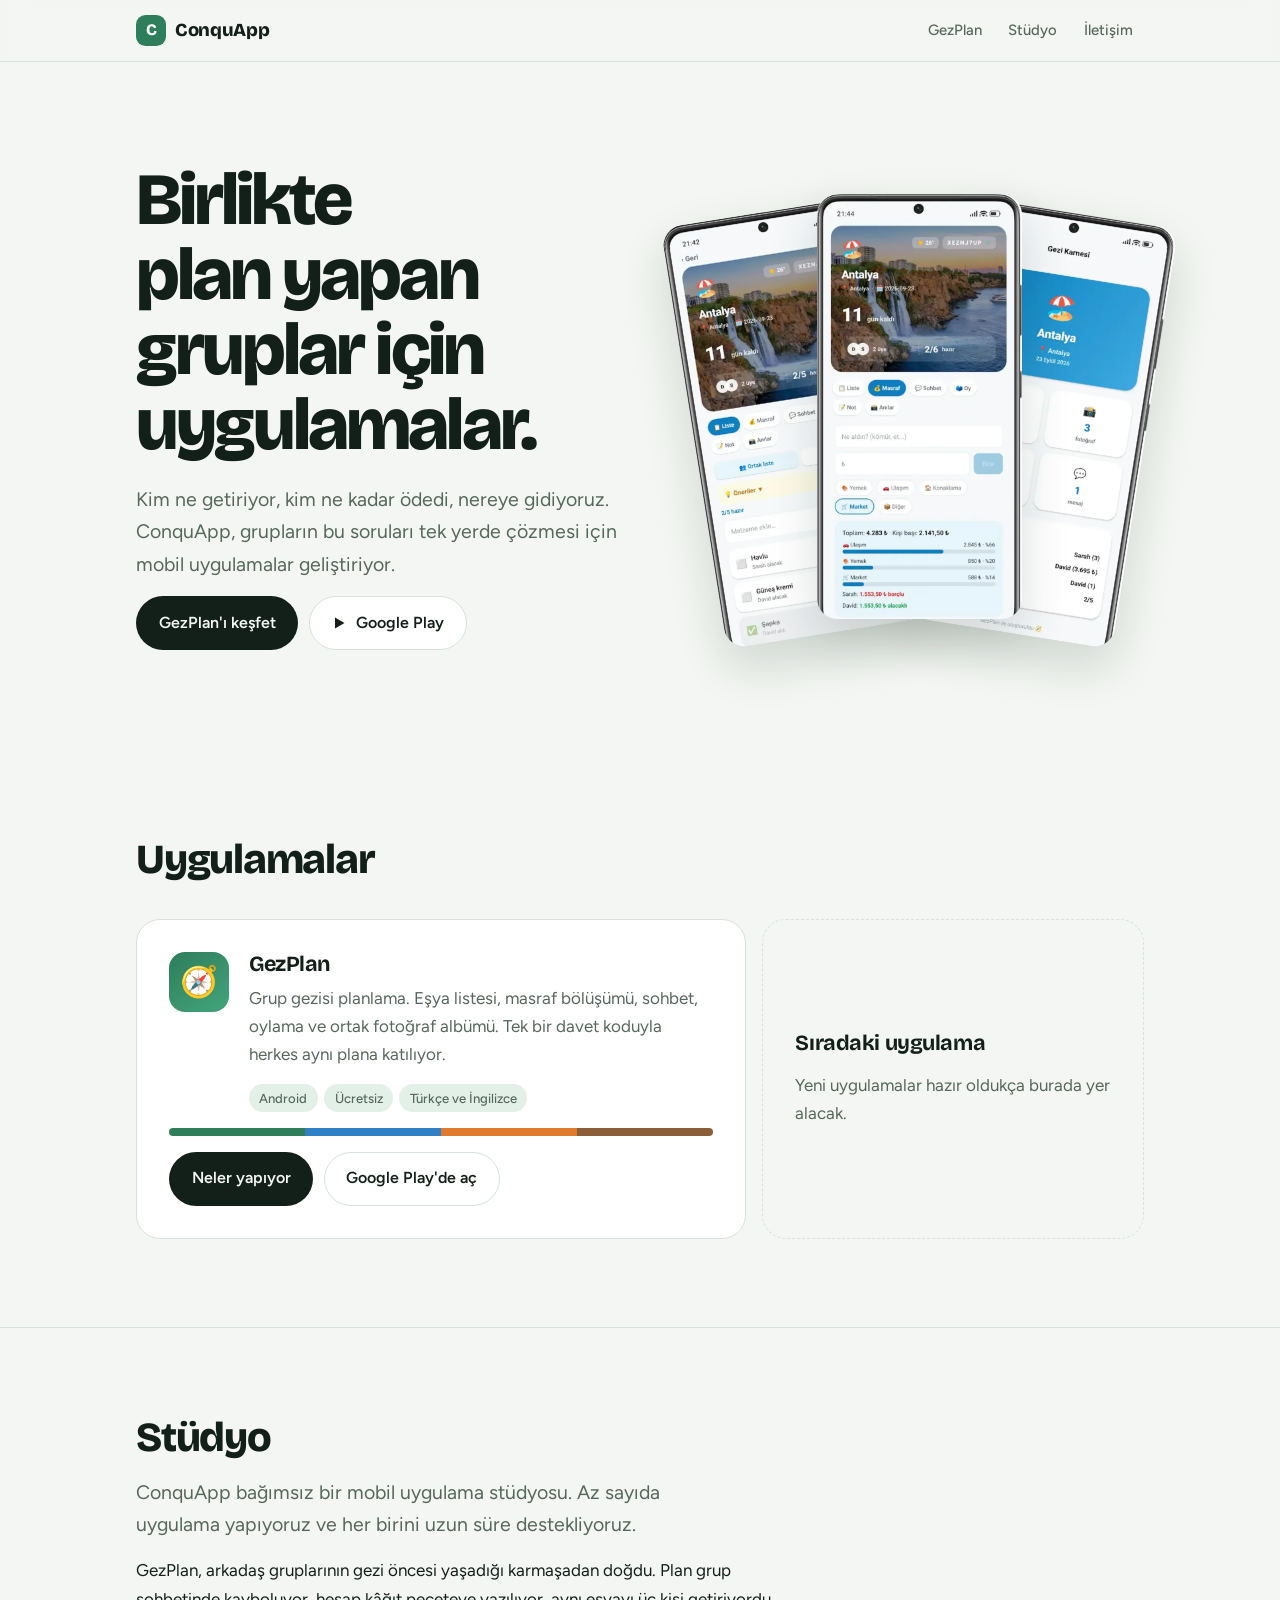
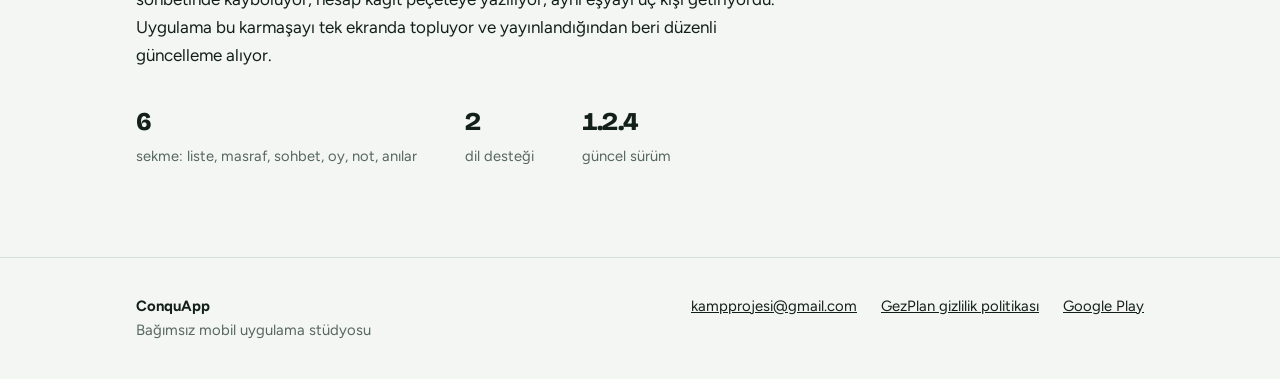
==== index.html @ c11e2da1 "Add files via upload" ====
<!DOCTYPE html>
<html lang="tr">
<head>
<meta charset="utf-8">
<meta name="viewport" content="width=device-width, initial-scale=1, viewport-fit=cover">
<title>ConquApp</title>
<meta name="description" content="ConquApp, birlikte bir şey organize eden gruplar için mobil uygulamalar geliştiriyor. İlk uygulaması GezPlan, Google Play'de ücretsiz.">
<meta property="og:title" content="ConquApp">
<meta property="og:description" content="Birlikte plan yapan gruplar için mobil uygulamalar. İlk uygulamamız GezPlan.">
<meta property="og:type" content="website">
<link rel="preconnect" href="https://fonts.googleapis.com">
<link rel="preconnect" href="https://fonts.gstatic.com" crossorigin>
<link href="https://fonts.googleapis.com/css2?family=Bricolage+Grotesque:opsz,wght@12..96,700;12..96,800&family=Figtree:wght@400;500;600;700&display=swap" rel="stylesheet">
<link rel="stylesheet" href="style.css">
</head>
<body>

<header class="topbar">
  <div class="wrap">
    <a class="mark" href="index.html"><span class="mark-glyph" aria-hidden="true">C</span>ConquApp</a>
    <nav class="topnav" aria-label="Site">
      <a href="gezplan.html">GezPlan</a>
      <a class="nav-extra" href="#studyo">Stüdyo</a>
      <a href="#iletisim">İletişim</a>
    </nav>
  </div>
</header>

<main>

<section class="hero">
  <div class="wrap">
    <div>
      <h1>Birlikte plan yapan gruplar için uygulamalar.</h1>
      <p class="lede">Kim ne getiriyor, kim ne kadar ödedi, nereye gidiyoruz. ConquApp, grupların bu soruları tek yerde çözmesi için mobil uygulamalar geliştiriyor.</p>
      <div class="actions">
        <a class="btn btn-primary" href="gezplan.html">GezPlan'ı keşfet</a>
        <a class="btn btn-line" href="https://play.google.com/store/apps/details?id=com.conquu.gezplan">
          <svg class="play-glyph" viewBox="0 0 16 16" aria-hidden="true"><path d="M4 2.5v11l9.5-5.5z" fill="currentColor"/></svg>
          Google Play
        </a>
      </div>
    </div>
    <div class="fan" aria-label="GezPlan uygulamasından üç ekran">
      <img src="img/liste.webp" alt="Ortak eşya listesi ekranı" width="620" height="1291">
      <img src="img/masraf.webp" alt="Masraf bölüşümü ekranı" width="620" height="1288">
      <img src="img/karne.webp" alt="Gezi karnesi ekranı" width="620" height="1286">
    </div>
  </div>
</section>

<section class="band" id="uygulamalar">
  <div class="wrap">
    <div class="section-head">
      <h2>Uygulamalar</h2>
    </div>

    <div class="shelf">
      <article class="app-card">
        <div class="app-icon" aria-hidden="true">🧭</div>
        <div>
          <h3>GezPlan</h3>
          <p class="dim">Grup gezisi planlama. Eşya listesi, masraf bölüşümü, sohbet, oylama ve ortak fotoğraf albümü. Tek bir davet koduyla herkes aynı plana katılıyor.</p>
          <ul class="chips">
            <li>Android</li>
            <li>Ücretsiz</li>
            <li>Türkçe ve İngilizce</li>
          </ul>
        </div>
        <div class="trip-stripe" aria-hidden="true"><span></span><span></span><span></span><span></span></div>
        <div class="actions">
          <a class="btn btn-primary" href="gezplan.html">Neler yapıyor</a>
          <a class="btn btn-line" href="https://play.google.com/store/apps/details?id=com.conquu.gezplan">Google Play'de aç</a>
        </div>
      </article>

      <div class="slot">
        <h3>Sıradaki uygulama</h3>
        <p>Yeni uygulamalar hazır oldukça burada yer alacak.</p>
      </div>
    </div>
  </div>
</section>

<section class="band" id="studyo">
  <div class="wrap">
    <h2>Stüdyo</h2>
    <p class="lede">ConquApp bağımsız bir mobil uygulama stüdyosu. Az sayıda uygulama yapıyoruz ve her birini uzun süre destekliyoruz.</p>
    <p>GezPlan, arkadaş gruplarının gezi öncesi yaşadığı karmaşadan doğdu. Plan grup sohbetinde kayboluyor, hesap kâğıt peçeteye yazılıyor, aynı eşyayı üç kişi getiriyordu. Uygulama bu karmaşayı tek ekranda topluyor ve yayınlandığından beri düzenli güncelleme alıyor.</p>
    <div class="facts">
      <div><strong>6</strong><span>sekme: liste, masraf, sohbet, oy, not, anılar</span></div>
      <div><strong>2</strong><span>dil desteği</span></div>
      <div><strong>1.2.4</strong><span>güncel sürüm</span></div>
    </div>
  </div>
</section>

</main>

<footer class="foot" id="iletisim">
  <div class="wrap">
    <p><strong style="color:var(--ink)">ConquApp</strong><br>Bağımsız mobil uygulama stüdyosu</p>
    <ul>
      <li><a href="mailto:kampprojesi@gmail.com">kampprojesi@gmail.com</a></li>
      <li><a href="https://conquu.github.io/gezplan-privacy/">GezPlan gizlilik politikası</a></li>
      <li><a href="https://play.google.com/store/apps/details?id=com.conquu.gezplan">Google Play</a></li>
    </ul>
  </div>
</footer>

</body>
</html>
---- style.css ----
/* ConquApp — paylasilan stiller
   Renkler GezPlan'in designSystem.js paletinden; gezi turu renkleri
   uygulamadaki tema renkleri (kamp, deniz, piknik, doga). */

:root {
  --bg: #F3F6F2;
  --surface: #FFFFFF;
  --ink: #132019;
  --muted: #56675D;
  --rule: #D8E2DA;
  --brand: #2E7D5B;
  --brand-deep: #1C4F39;
  --brand-soft: #E3F0E8;
  --chip: #FFFFFF;
  --shadow: 0 1.25rem 3rem rgba(19, 44, 30, 0.16);

  /* aktif gezi temasi (JS degistirir) */
  --t1: #2E7D5B;
  --t2: #43A57C;

  --display: "Bricolage Grotesque", "Segoe UI", system-ui, sans-serif;
  --body: "Figtree", "Segoe UI", system-ui, sans-serif;

  --pad: clamp(1rem, 5vw, 3.5rem);
  --max: 70rem;
}

@media (prefers-color-scheme: dark) {
  :root:not([data-theme="light"]) {
    color-scheme: dark;
    --bg: #0E1411;
    --surface: #161E19;
    --ink: #E4ECE6;
    --muted: #9CAFA3;
    --rule: #27342C;
    --brand: #43A57C;
    --brand-deep: #0F2419;
    --brand-soft: #1A2A21;
    --chip: #1B251F;
    --shadow: 0 1.25rem 3rem rgba(0, 0, 0, 0.45);
  }
}

:root[data-theme="dark"] {
  color-scheme: dark;
  --bg: #0E1411;
  --surface: #161E19;
  --ink: #E4ECE6;
  --muted: #9CAFA3;
  --rule: #27342C;
  --brand: #43A57C;
  --brand-deep: #0F2419;
  --brand-soft: #1A2A21;
  --chip: #1B251F;
  --shadow: 0 1.25rem 3rem rgba(0, 0, 0, 0.45);
}

* { box-sizing: border-box; }

html { -webkit-text-size-adjust: 100%; }

body {
  margin: 0;
  background: var(--bg);
  color: var(--ink);
  font-family: var(--body);
  font-size: clamp(1rem, 0.96rem + 0.2vw, 1.0625rem);
  line-height: 1.65;
  -webkit-font-smoothing: antialiased;
}

img { max-width: 100%; height: auto; display: block; }

a { color: var(--brand); }

:focus-visible {
  outline: 3px solid var(--t2);
  outline-offset: 3px;
  border-radius: 4px;
}

.wrap {
  max-width: var(--max);
  margin-inline: auto;
  padding-inline: var(--pad);
}

h1, h2, h3 { text-wrap: balance; }

h1 {
  font-family: var(--display);
  font-weight: 800;
  font-size: clamp(2.3rem, 1.4rem + 4.2vw, 4.6rem);
  line-height: 1.02;
  letter-spacing: -0.04em;
  margin: 0 0 1.25rem;
}

h2 {
  font-family: var(--display);
  font-weight: 800;
  font-size: clamp(1.7rem, 1.3rem + 1.6vw, 2.6rem);
  line-height: 1.08;
  letter-spacing: -0.03em;
  margin: 0 0 1rem;
}

h3 {
  font-family: var(--display);
  font-weight: 700;
  font-size: clamp(1.15rem, 1.05rem + 0.4vw, 1.35rem);
  letter-spacing: -0.02em;
  line-height: 1.2;
  margin: 0 0 0.4rem;
}

p { margin: 0 0 1rem; max-width: 60ch; }
p:last-child { margin-bottom: 0; }

.lede {
  font-size: clamp(1.07rem, 1rem + 0.35vw, 1.22rem);
  color: var(--muted);
  max-width: 46ch;
}

.dim { color: var(--muted); }

/* ---------- ust bar ---------- */

.topbar {
  position: sticky;
  top: env(safe-area-inset-top, 0px);
  z-index: 10;
  background: color-mix(in srgb, var(--bg) 82%, transparent);
  backdrop-filter: blur(14px);
  -webkit-backdrop-filter: blur(14px);
  border-bottom: 1px solid var(--rule);
}

.topbar .wrap {
  display: flex;
  align-items: center;
  justify-content: space-between;
  gap: 1rem;
  padding-block: 0.8rem;
}

.mark {
  display: inline-flex;
  align-items: center;
  gap: 0.55rem;
  font-family: var(--display);
  font-weight: 800;
  font-size: 1.15rem;
  letter-spacing: -0.02em;
  color: var(--ink);
  text-decoration: none;
}

.mark-glyph {
  width: 1.9rem;
  height: 1.9rem;
  border-radius: 0.6rem;
  background: var(--brand);
  color: #FFFFFF;
  display: grid;
  place-items: center;
  font-size: 1rem;
  font-weight: 800;
}

.topnav {
  display: flex;
  flex-wrap: wrap;
  gap: 0.25rem;
  font-size: 0.93rem;
  font-weight: 500;
}

.topnav a {
  color: var(--muted);
  text-decoration: none;
  padding: 0.35rem 0.7rem;
  border-radius: 999px;
}

.topnav a:hover,
.topnav a[aria-current="page"] { color: var(--ink); background: var(--brand-soft); }

/* ---------- butonlar ---------- */

.actions {
  display: flex;
  flex-wrap: wrap;
  gap: 0.65rem;
  align-items: center;
}

.btn {
  display: inline-flex;
  align-items: center;
  gap: 0.55rem;
  font-family: var(--body);
  font-weight: 600;
  font-size: 1rem;
  text-decoration: none;
  padding: 0.8rem 1.35rem;
  border-radius: 999px;
  border: 1.5px solid transparent;
  transition: transform 0.15s ease, background-color 0.15s ease;
}

.btn:active { transform: scale(0.97); }

.btn-primary { background: var(--ink); color: var(--bg); }
.btn-primary:hover { background: var(--brand); color: #FFFFFF; }

.btn-line { border-color: var(--rule); color: var(--ink); background: var(--surface); }
.btn-line:hover { border-color: var(--brand); }

.play-glyph { width: 1rem; height: 1rem; flex: none; }

/* ---------- bolumler ---------- */

.band { padding-block: clamp(3rem, 7vw, 5.5rem); }

.band + .band { border-top: 1px solid var(--rule); }

.section-head { margin-bottom: clamp(1.5rem, 3vw, 2.25rem); }

/* ---------- ana sayfa kahraman ---------- */

.hero .wrap {
  display: grid;
  grid-template-columns: 1.05fr 0.95fr;
  gap: clamp(2rem, 5vw, 4rem);
  align-items: center;
  padding-block: clamp(2.5rem, 7vw, 5.5rem);
}

.fan {
  position: relative;
  height: clamp(21rem, 42vw, 32rem);
  display: flex;
  justify-content: center;
  align-items: center;
}

.fan img {
  position: absolute;
  width: clamp(8.5rem, 16vw, 13rem);
  border-radius: 1.3rem;
  box-shadow: var(--shadow);
  background: #FFFFFF;
}

.fan img:nth-child(1) { transform: translateX(-62%) rotate(-9deg) translateY(4%); }
.fan img:nth-child(2) { z-index: 2; }
.fan img:nth-child(3) { transform: translateX(62%) rotate(9deg) translateY(4%); }

/* ---------- uygulama rafi ---------- */

.shelf {
  display: grid;
  grid-template-columns: 1.6fr 1fr;
  gap: 1rem;
}

.app-card {
  display: grid;
  grid-template-columns: auto 1fr;
  gap: 1rem 1.25rem;
  background: var(--surface);
  border: 1px solid var(--rule);
  border-radius: 1.5rem;
  padding: clamp(1.35rem, 3vw, 2rem);
}

.app-icon {
  width: 3.75rem;
  height: 3.75rem;
  border-radius: 1rem;
  background: linear-gradient(145deg, #2E7D5B, #43A57C);
  display: grid;
  place-items: center;
  font-size: 1.9rem;
}

.app-card .actions { grid-column: 1 / -1; }

.chips {
  display: flex;
  flex-wrap: wrap;
  gap: 0.4rem;
  margin: 0.75rem 0 0;
  padding: 0;
  list-style: none;
}

.chips li {
  font-size: 0.82rem;
  font-weight: 500;
  color: var(--muted);
  background: var(--brand-soft);
  padding: 0.2rem 0.65rem;
  border-radius: 999px;
}

.trip-stripe {
  grid-column: 1 / -1;
  display: grid;
  grid-template-columns: repeat(4, 1fr);
  height: 0.45rem;
  border-radius: 999px;
  overflow: hidden;
}

.trip-stripe span:nth-child(1) { background: #2E7D5B; }
.trip-stripe span:nth-child(2) { background: #2F80C4; }
.trip-stripe span:nth-child(3) { background: #E07A2E; }
.trip-stripe span:nth-child(4) { background: #8A5E36; }

.slot {
  border: 1.5px dashed var(--rule);
  border-radius: 1.5rem;
  padding: clamp(1.35rem, 3vw, 2rem);
  display: flex;
  flex-direction: column;
  justify-content: center;
  gap: 0.5rem;
  color: var(--muted);
}

.slot h3 { color: var(--ink); }

.facts {
  display: flex;
  flex-wrap: wrap;
  gap: 1.5rem 3rem;
  margin-top: 2rem;
}

.facts div { display: grid; gap: 0.1rem; }

.facts strong {
  font-family: var(--display);
  font-size: 1.6rem;
  font-weight: 800;
  letter-spacing: -0.03em;
  font-variant-numeric: tabular-nums;
}

.facts span { color: var(--muted); font-size: 0.92rem; }

/* ---------- gezi karti (GezPlan kahraman) ---------- */

.trip-hero {
  position: relative;
  overflow: hidden;
}

.trip-hero::before {
  content: "";
  position: absolute;
  inset: 0;
  background: repeating-radial-gradient(circle at 78% 30%, transparent 0 22px, color-mix(in srgb, var(--t1) 14%, transparent) 22px 23px);
  mask-image: radial-gradient(circle at 78% 30%, #000 0 35%, transparent 70%);
  -webkit-mask-image: radial-gradient(circle at 78% 30%, #000 0 35%, transparent 70%);
  pointer-events: none;
}

.trip-hero .wrap {
  position: relative;
  display: grid;
  grid-template-columns: 1fr minmax(0, 25rem);
  gap: clamp(2rem, 5vw, 4rem);
  align-items: center;
  padding-block: clamp(2.5rem, 7vw, 5rem);
}

.trip-demo { display: grid; gap: 0.9rem; }

.trip-card {
  position: relative;
  border-radius: 1.75rem;
  padding: 1.35rem;
  color: #FFFFFF;
  background: linear-gradient(150deg, var(--t1), var(--t2));
  box-shadow: var(--shadow);
  overflow: hidden;
  min-height: 17rem;
  display: grid;
  grid-template-rows: auto 1fr auto;
  gap: 1rem;
}

.trip-card::after {
  content: "";
  position: absolute;
  inset: 0;
  background: repeating-radial-gradient(circle at 110% 0%, transparent 0 18px, rgba(255, 255, 255, 0.09) 18px 19px);
  pointer-events: none;
}

.tc-top {
  position: relative;
  display: flex;
  justify-content: space-between;
  align-items: flex-start;
  gap: 0.75rem;
}

.tc-emoji { font-size: 2.2rem; line-height: 1; }

.tc-code {
  font-family: var(--display);
  font-weight: 700;
  font-size: 0.85rem;
  letter-spacing: 0.22em;
  background: rgba(255, 255, 255, 0.2);
  padding: 0.35rem 0.7rem;
  border-radius: 999px;
}

.tc-mid { position: relative; align-self: end; }

.tc-title {
  font-family: var(--display);
  font-weight: 800;
  font-size: 1.9rem;
  letter-spacing: -0.03em;
  line-height: 1.1;
  margin: 0;
}

.tc-place { font-size: 0.92rem; opacity: 0.9; margin: 0.15rem 0 0.9rem; }

.tc-count { display: flex; align-items: baseline; gap: 0.5rem; }

.tc-count strong {
  font-family: var(--display);
  font-size: 3.6rem;
  font-weight: 800;
  line-height: 0.9;
  letter-spacing: -0.05em;
  font-variant-numeric: tabular-nums;
}

.tc-bottom {
  position: relative;
  display: flex;
  justify-content: space-between;
  align-items: center;
  gap: 0.75rem;
  background: rgba(255, 255, 255, 0.16);
  border-radius: 1rem;
  padding: 0.6rem 0.8rem;
  font-size: 0.92rem;
}

.avatars { display: flex; align-items: center; }

.avatars span {
  width: 1.75rem;
  height: 1.75rem;
  border-radius: 50%;
  background: #FFFFFF;
  color: var(--t1);
  display: grid;
  place-items: center;
  font-weight: 700;
  font-size: 0.8rem;
  margin-right: -0.45rem;
  border: 2px solid rgba(255, 255, 255, 0.6);
}

.avatars em { font-style: normal; margin-left: 0.9rem; }

.tc-ready strong { font-family: var(--display); font-size: 1.2rem; font-weight: 800; }

.theme-switch {
  display: flex;
  flex-wrap: wrap;
  gap: 0.4rem;
}

.theme-switch button {
  font-family: var(--body);
  font-size: 0.92rem;
  font-weight: 600;
  color: var(--ink);
  background: var(--chip);
  border: 1.5px solid var(--rule);
  border-radius: 999px;
  padding: 0.45rem 0.85rem;
  cursor: pointer;
}

.theme-switch button[aria-pressed="true"] {
  border-color: var(--t1);
  box-shadow: inset 0 0 0 1px var(--t1);
}

.demo-note { font-size: 0.85rem; color: var(--muted); margin: 0; }

/* ---------- galeri ---------- */

.gallery {
  display: grid;
  grid-auto-flow: column;
  grid-auto-columns: clamp(13.5rem, 62vw, 16.5rem);
  gap: 1.1rem;
  overflow-x: auto;
  scroll-snap-type: x mandatory;
  padding-bottom: 1rem;
  scrollbar-width: thin;
}

.gallery figure {
  margin: 0;
  scroll-snap-align: start;
  display: grid;
  gap: 0.8rem;
  align-content: start;
}

.gallery img {
  border-radius: 1.3rem;
  border: 1px solid var(--rule);
  background: #FFFFFF;
}

.gallery figcaption strong {
  display: block;
  font-family: var(--display);
  font-size: 1.05rem;
  letter-spacing: -0.015em;
}

.gallery figcaption span { color: var(--muted); font-size: 0.93rem; line-height: 1.5; display: block; }

.swipe-hint { font-size: 0.88rem; color: var(--muted); margin-top: 0.25rem; }

/* ---------- kimler dahil demosu ---------- */

.split {
  display: grid;
  grid-template-columns: 1fr 1fr;
  gap: clamp(1.5rem, 4vw, 3rem);
  align-items: start;
}

.split-panel {
  background: var(--surface);
  border: 1px solid var(--rule);
  border-radius: 1.5rem;
  padding: clamp(1.25rem, 3vw, 1.75rem);
  display: grid;
  gap: 1rem;
}

.exp-row {
  display: flex;
  justify-content: space-between;
  align-items: baseline;
  gap: 1rem;
}

.exp-row strong { font-family: var(--display); font-size: 1.15rem; }

.exp-amount {
  font-family: var(--display);
  font-weight: 800;
  font-size: 1.5rem;
  font-variant-numeric: tabular-nums;
}

.exp-by { color: var(--muted); font-size: 0.92rem; margin-top: -0.6rem; }

.inc-label { font-weight: 600; font-size: 0.95rem; color: var(--brand); }

.people { display: flex; flex-wrap: wrap; gap: 0.45rem; }

.people button {
  font-family: var(--body);
  font-size: 0.95rem;
  font-weight: 600;
  color: var(--muted);
  background: var(--chip);
  border: 1.5px solid var(--rule);
  border-radius: 999px;
  padding: 0.45rem 0.95rem;
  cursor: pointer;
}

.people button[aria-pressed="true"] {
  color: var(--brand);
  border-color: var(--brand);
  background: var(--brand-soft);
}

.plan {
  background: var(--brand-soft);
  border-radius: 1rem;
  padding: 0.9rem 1rem;
  display: grid;
  gap: 0.45rem;
}

.plan-title { font-weight: 700; font-size: 0.95rem; }

.plan-line {
  display: flex;
  justify-content: space-between;
  gap: 1rem;
  font-variant-numeric: tabular-nums;
}

.plan-line b { font-weight: 700; }

.split-msg { font-size: 0.88rem; color: var(--muted); min-height: 1.3em; margin: 0; }

/* ---------- ayrica listesi ---------- */

.extras {
  display: grid;
  grid-template-columns: repeat(auto-fit, minmax(13rem, 1fr));
  gap: 1.5rem 2rem;
  margin: 0;
  padding: 0;
  list-style: none;
}

.extras li { display: grid; gap: 0.2rem; }

.extras li strong { font-family: var(--display); font-size: 1.05rem; letter-spacing: -0.015em; }

.extras li span { color: var(--muted); font-size: 0.95rem; }

/* ---------- cagri ---------- */

.cta {
  background: var(--brand-deep);
  color: #FFFFFF;
  border-radius: 2rem;
  padding: clamp(2rem, 5vw, 3.5rem);
  display: grid;
  gap: 1.25rem;
  justify-items: start;
}

.cta h2 { margin: 0; max-width: 18ch; }

.cta p { color: #CFE3D8; margin: 0; }

.cta .btn-primary { background: #FFFFFF; color: #1C4F39; }
.cta .btn-primary:hover { background: #E3F0E8; }

.cta .btn-line { background: transparent; color: #FFFFFF; border-color: rgba(255, 255, 255, 0.4); }
.cta .btn-line:hover { border-color: #FFFFFF; }

/* ---------- alt ---------- */

.foot { border-top: 1px solid var(--rule); font-size: 0.93rem; color: var(--muted); }

.foot .wrap {
  display: flex;
  flex-wrap: wrap;
  gap: 1rem 2.5rem;
  justify-content: space-between;
  align-items: flex-start;
  padding-block: 2.25rem;
}

.foot ul {
  list-style: none;
  margin: 0;
  padding: 0;
  display: flex;
  flex-wrap: wrap;
  gap: 0.5rem 1.5rem;
}

.foot a { color: var(--ink); }

.foot p { margin: 0; }

/* ---------- mobil ---------- */

@media (max-width: 54rem) {
  .hero .wrap,
  .trip-hero .wrap,
  .shelf,
  .split { grid-template-columns: 1fr; }

  .fan { height: 20rem; }

  .topnav a { padding-inline: 0.55rem; }
}

@media (max-width: 26rem) {
  .topnav .nav-extra { display: none; }
}

/* ---------- tek giris hareketi ---------- */

@media (prefers-reduced-motion: no-preference) {
  .fan img,
  .trip-card {
    animation: rise 0.8s cubic-bezier(0.2, 0.7, 0.3, 1) backwards;
  }

  .fan img:nth-child(1) { animation-delay: 0.08s; }
  .fan img:nth-child(3) { animation-delay: 0.16s; }

  @keyframes rise {
    from { opacity: 0; translate: 0 1.2rem; }
    to { opacity: 1; translate: 0 0; }
  }
}

@media (prefers-reduced-motion: reduce) {
  .btn { transition: none; }
}
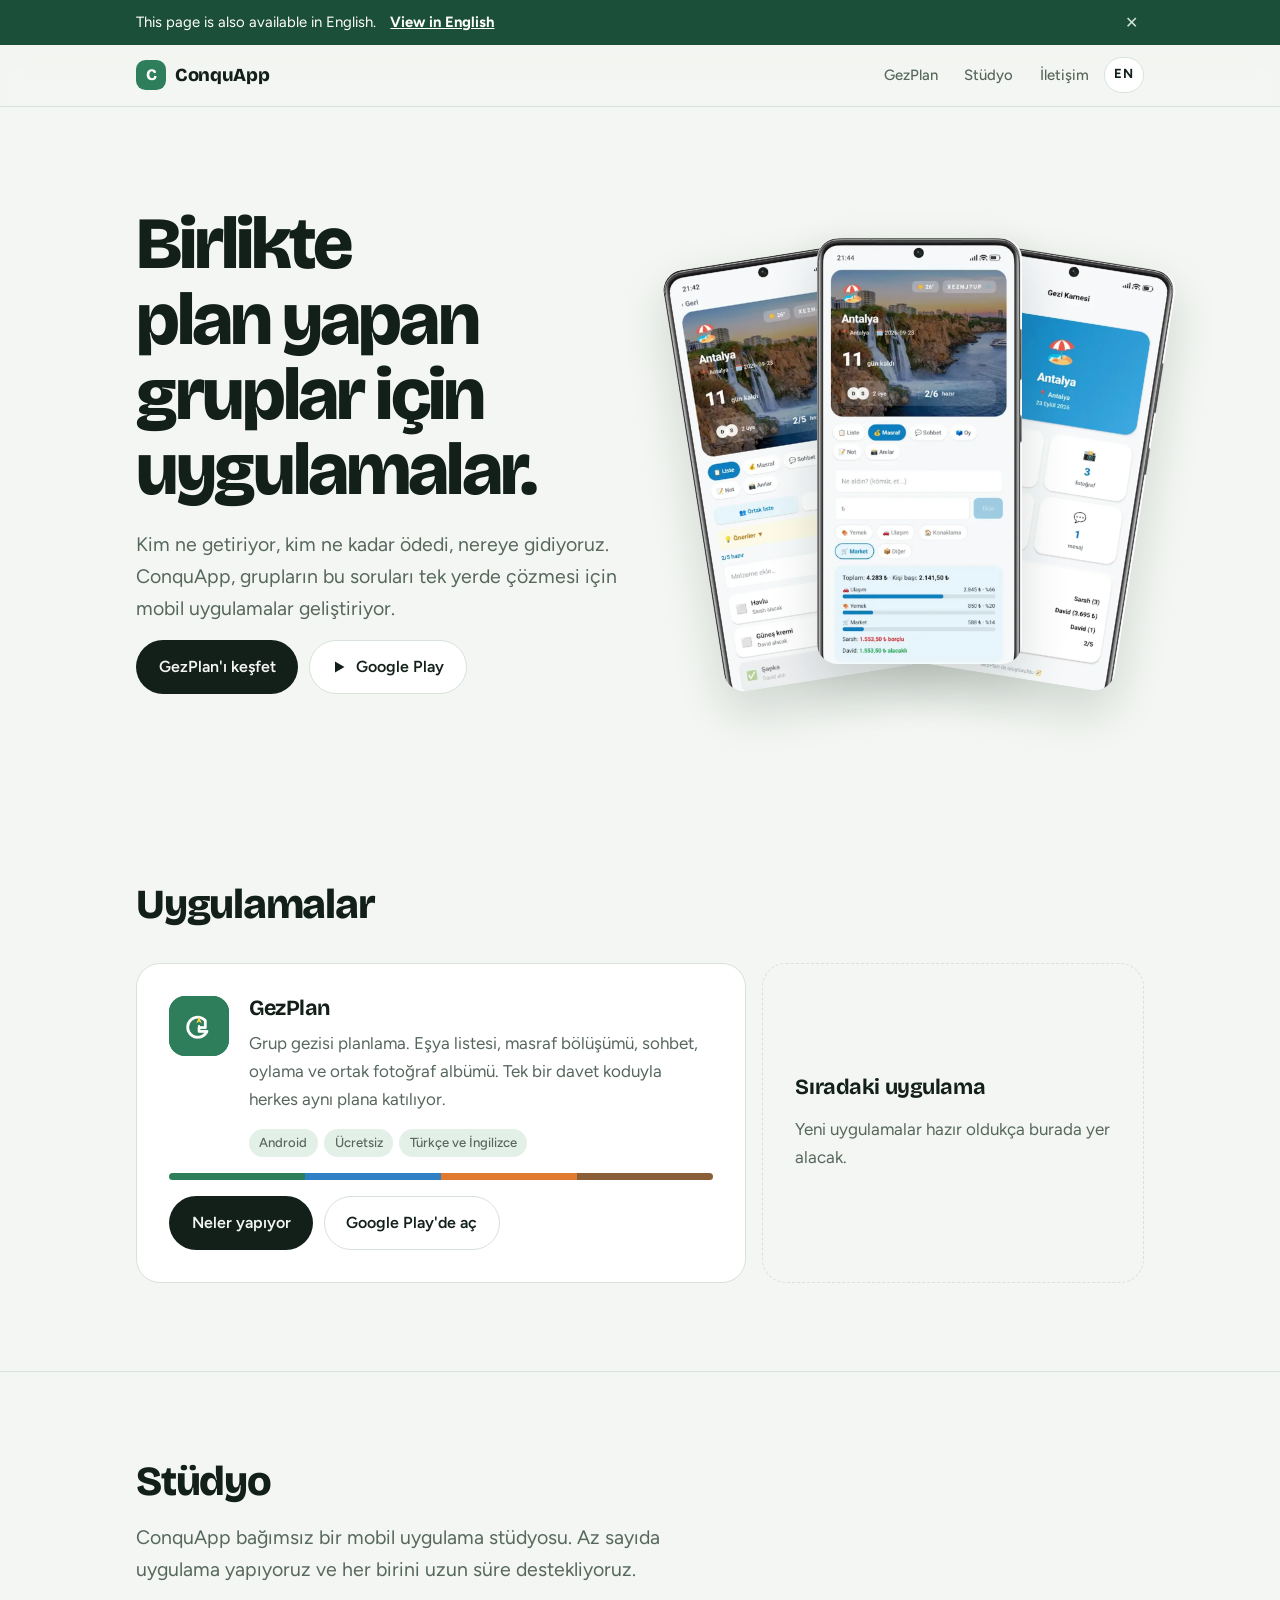
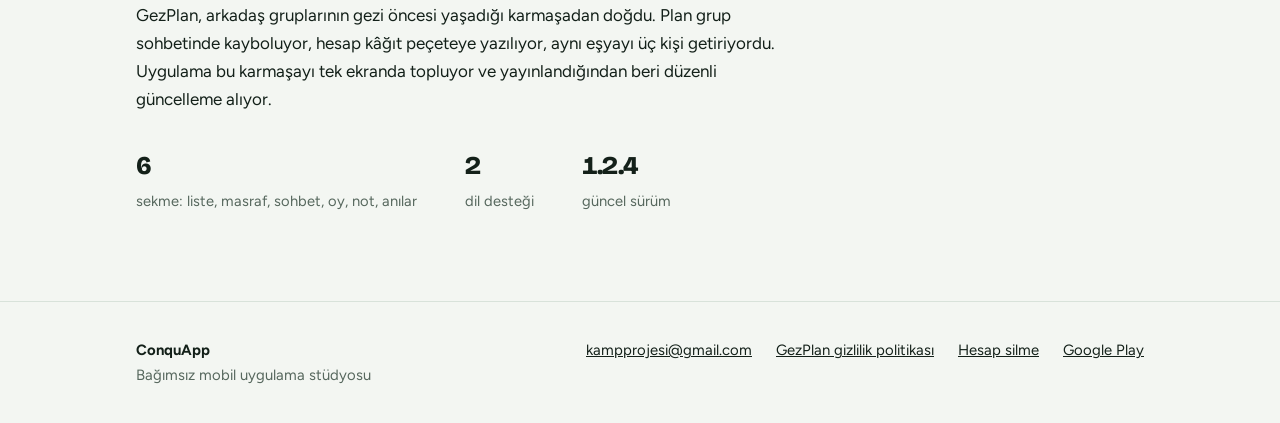
==== commit e6cde5a7: "Add files via upload" ====
--- a/index.html
+++ b/index.html
@@ -5,15 +5,39 @@
 <meta name="viewport" content="width=device-width, initial-scale=1, viewport-fit=cover">
 <title>ConquApp</title>
 <meta name="description" content="ConquApp, birlikte bir şey organize eden gruplar için mobil uygulamalar geliştiriyor. İlk uygulaması GezPlan, Google Play'de ücretsiz.">
+<link rel="canonical" href="https://conquu.github.io/">
+<link rel="alternate" hreflang="tr" href="https://conquu.github.io/">
+<link rel="alternate" hreflang="en" href="https://conquu.github.io/en/">
+<link rel="alternate" hreflang="x-default" href="https://conquu.github.io/en/">
+<meta property="og:site_name" content="ConquApp">
+<meta property="og:type" content="website">
+<meta property="og:url" content="https://conquu.github.io/">
 <meta property="og:title" content="ConquApp">
 <meta property="og:description" content="Birlikte plan yapan gruplar için mobil uygulamalar. İlk uygulamamız GezPlan.">
-<meta property="og:type" content="website">
+<meta property="og:image" content="https://conquu.github.io/og/conquapp-tr.jpg">
+<meta property="og:image:width" content="1200">
+<meta property="og:image:height" content="630">
+<meta property="og:locale" content="tr_TR">
+<meta property="og:locale:alternate" content="en_US">
+<meta name="twitter:card" content="summary_large_image">
+<link rel="icon" type="image/png" sizes="32x32" href="icons/conquapp-32.png">
+<link rel="icon" type="image/png" sizes="192x192" href="icons/conquapp-192.png">
+<link rel="apple-touch-icon" href="icons/conquapp-180.png">
+<meta name="theme-color" content="#1C4F39">
 <link rel="preconnect" href="https://fonts.googleapis.com">
 <link rel="preconnect" href="https://fonts.gstatic.com" crossorigin>
 <link href="https://fonts.googleapis.com/css2?family=Bricolage+Grotesque:opsz,wght@12..96,700;12..96,800&family=Figtree:wght@400;500;600;700&display=swap" rel="stylesheet">
 <link rel="stylesheet" href="style.css">
 </head>
 <body>
+
+<div class="lang-banner" id="langBanner" lang="en" hidden>
+  <div class="wrap">
+    <span>This page is also available in English.</span>
+    <a href="en/index.html" hreflang="en" data-set-lang="en">View in English</a>
+    <button type="button" data-dismiss aria-label="Close">✕</button>
+  </div>
+</div>
 
 <header class="topbar">
   <div class="wrap">
@@ -22,6 +46,7 @@
       <a href="gezplan.html">GezPlan</a>
       <a class="nav-extra" href="#studyo">Stüdyo</a>
       <a href="#iletisim">İletişim</a>
+      <a class="lang-pill" href="en/index.html" hreflang="en" lang="en" data-set-lang="en" title="English">EN</a>
     </nav>
   </div>
 </header>
@@ -35,7 +60,7 @@
       <p class="lede">Kim ne getiriyor, kim ne kadar ödedi, nereye gidiyoruz. ConquApp, grupların bu soruları tek yerde çözmesi için mobil uygulamalar geliştiriyor.</p>
       <div class="actions">
         <a class="btn btn-primary" href="gezplan.html">GezPlan'ı keşfet</a>
-        <a class="btn btn-line" href="https://play.google.com/store/apps/details?id=com.conquu.gezplan">
+        <a class="btn btn-line" href="https://play.google.com/store/apps/details?id=com.conquu.gezplan&amp;hl=tr">
           <svg class="play-glyph" viewBox="0 0 16 16" aria-hidden="true"><path d="M4 2.5v11l9.5-5.5z" fill="currentColor"/></svg>
           Google Play
         </a>
@@ -57,7 +82,7 @@
 
     <div class="shelf">
       <article class="app-card">
-        <div class="app-icon" aria-hidden="true">🧭</div>
+        <img class="app-icon" src="icons/gezplan-192.png" alt="" width="192" height="192">
         <div>
           <h3>GezPlan</h3>
           <p class="dim">Grup gezisi planlama. Eşya listesi, masraf bölüşümü, sohbet, oylama ve ortak fotoğraf albümü. Tek bir davet koduyla herkes aynı plana katılıyor.</p>
@@ -70,7 +95,7 @@
         <div class="trip-stripe" aria-hidden="true"><span></span><span></span><span></span><span></span></div>
         <div class="actions">
           <a class="btn btn-primary" href="gezplan.html">Neler yapıyor</a>
-          <a class="btn btn-line" href="https://play.google.com/store/apps/details?id=com.conquu.gezplan">Google Play'de aç</a>
+          <a class="btn btn-line" href="https://play.google.com/store/apps/details?id=com.conquu.gezplan&amp;hl=tr">Google Play'de aç</a>
         </div>
       </article>
 
@@ -102,11 +127,13 @@
     <p><strong style="color:var(--ink)">ConquApp</strong><br>Bağımsız mobil uygulama stüdyosu</p>
     <ul>
       <li><a href="mailto:kampprojesi@gmail.com">kampprojesi@gmail.com</a></li>
-      <li><a href="https://conquu.github.io/gezplan-privacy/">GezPlan gizlilik politikası</a></li>
-      <li><a href="https://play.google.com/store/apps/details?id=com.conquu.gezplan">Google Play</a></li>
+      <li><a href="https://conquu.github.io/gezplan-privacy/#tr">GezPlan gizlilik politikası</a></li>
+      <li><a href="https://conquu.github.io/gezplan-privacy/hesap-silme.html#tr">Hesap silme</a></li>
+      <li><a href="https://play.google.com/store/apps/details?id=com.conquu.gezplan&amp;hl=tr">Google Play</a></li>
     </ul>
   </div>
 </footer>
 
+<script src="site.js"></script>
 </body>
 </html>
--- a/style.css
+++ b/style.css
@@ -685,6 +685,53 @@
 
 .foot p { margin: 0; }
 
+/* ---------- dil secimi ---------- */
+
+[hidden] { display: none !important; }
+
+.topnav .lang-pill {
+  font-weight: 700;
+  font-size: 0.82rem;
+  letter-spacing: 0.04em;
+  color: var(--ink);
+  border: 1.5px solid var(--rule);
+  background: var(--surface);
+  padding: 0.28rem 0.6rem;
+}
+
+.topnav .lang-pill:hover { border-color: var(--brand); background: var(--surface); }
+
+.lang-banner {
+  background: var(--brand-deep);
+  color: #FFFFFF;
+  font-size: 0.93rem;
+}
+
+.lang-banner .wrap {
+  display: flex;
+  flex-wrap: wrap;
+  align-items: center;
+  gap: 0.35rem 0.9rem;
+  padding-block: 0.6rem;
+}
+
+.lang-banner a { color: #FFFFFF; font-weight: 700; }
+
+.lang-banner button {
+  margin-left: auto;
+  background: transparent;
+  border: 0;
+  color: #CFE3D8;
+  font-size: 1rem;
+  cursor: pointer;
+  padding: 0.2rem 0.4rem;
+  border-radius: 6px;
+}
+
+.lang-banner button:hover { color: #FFFFFF; }
+
+img.app-icon { object-fit: cover; }
+
 /* ---------- mobil ---------- */
 
 @media (max-width: 54rem) {
@@ -700,6 +747,11 @@
 
 @media (max-width: 26rem) {
   .topnav .nav-extra { display: none; }
+  .topbar .wrap { gap: 0.5rem; }
+  .topnav { flex-wrap: nowrap; gap: 0.15rem; font-size: 0.88rem; }
+  .topnav a { padding-inline: 0.45rem; }
+  .mark { font-size: 1.05rem; gap: 0.45rem; }
+  .mark-glyph { width: 1.7rem; height: 1.7rem; }
 }
 
 /* ---------- tek giris hareketi ---------- */
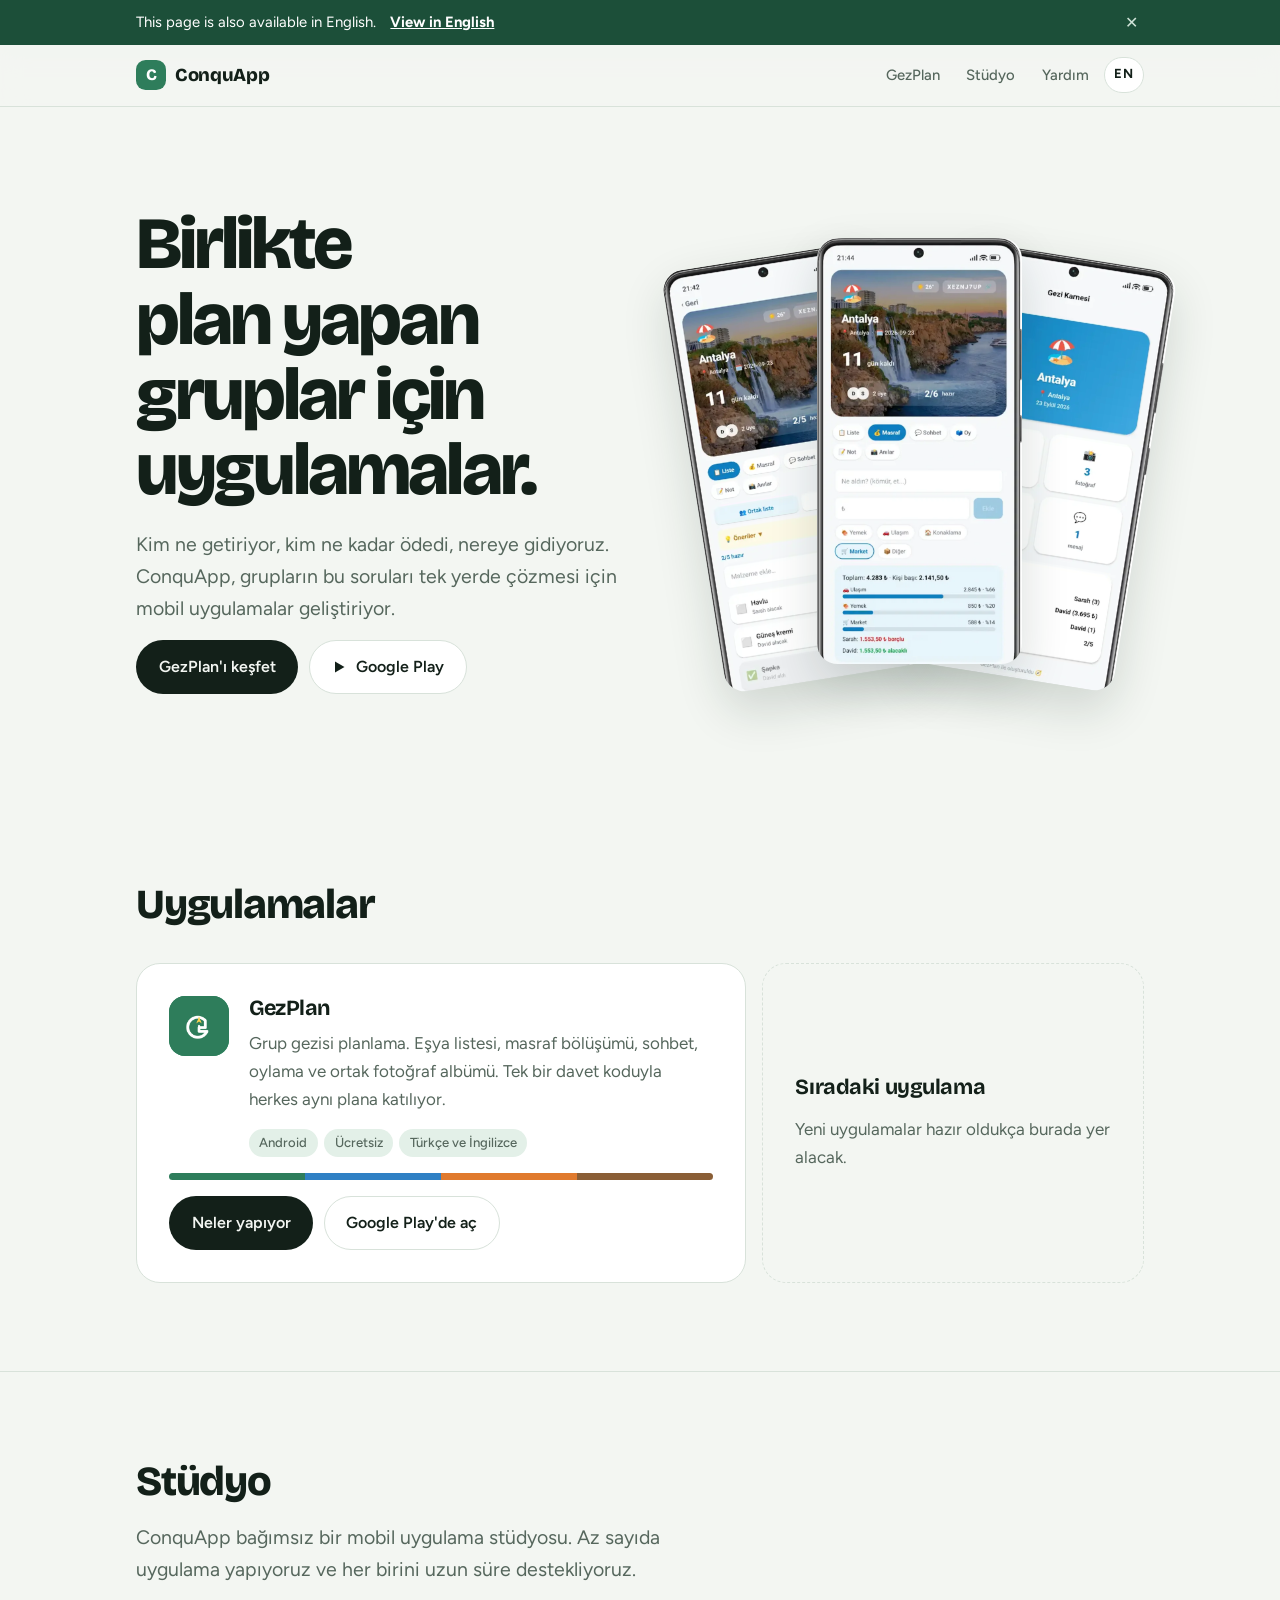
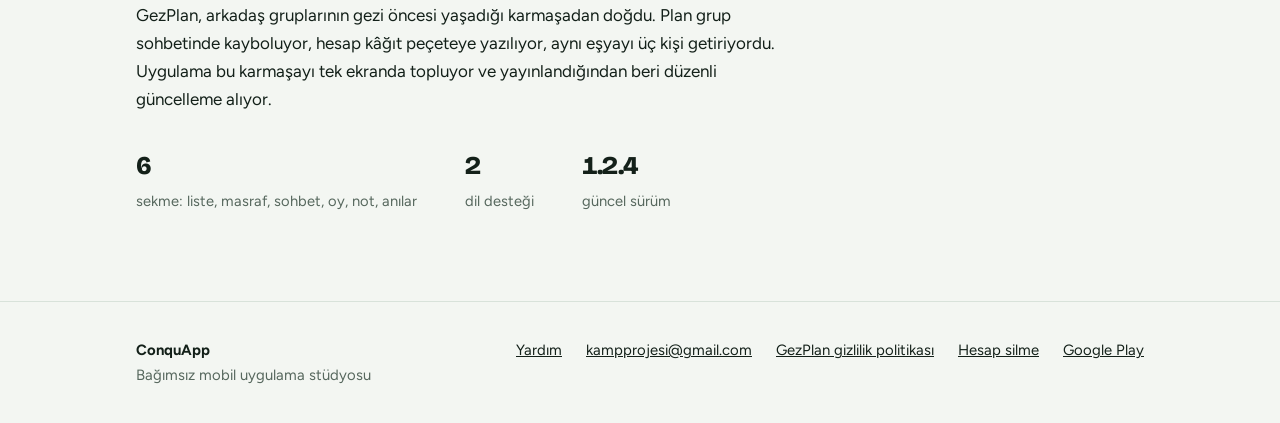
==== commit 61a5b612: "Add files via upload" ====
--- a/index.html
+++ b/index.html
@@ -45,7 +45,7 @@
     <nav class="topnav" aria-label="Site">
       <a href="gezplan.html">GezPlan</a>
       <a class="nav-extra" href="#studyo">Stüdyo</a>
-      <a href="#iletisim">İletişim</a>
+      <a href="yardim.html">Yardım</a>
       <a class="lang-pill" href="en/index.html" hreflang="en" lang="en" data-set-lang="en" title="English">EN</a>
     </nav>
   </div>
@@ -60,7 +60,7 @@
       <p class="lede">Kim ne getiriyor, kim ne kadar ödedi, nereye gidiyoruz. ConquApp, grupların bu soruları tek yerde çözmesi için mobil uygulamalar geliştiriyor.</p>
       <div class="actions">
         <a class="btn btn-primary" href="gezplan.html">GezPlan'ı keşfet</a>
-        <a class="btn btn-line" href="https://play.google.com/store/apps/details?id=com.conquu.gezplan&amp;hl=tr">
+        <a class="btn btn-line" href="https://play.google.com/store/apps/details?id=com.conquu.gezplan&amp;hl=tr&amp;referrer=utm_source%3Dwebsite%26utm_medium%3Dsite%26utm_campaign%3Dhome_tr">
           <svg class="play-glyph" viewBox="0 0 16 16" aria-hidden="true"><path d="M4 2.5v11l9.5-5.5z" fill="currentColor"/></svg>
           Google Play
         </a>
@@ -95,7 +95,7 @@
         <div class="trip-stripe" aria-hidden="true"><span></span><span></span><span></span><span></span></div>
         <div class="actions">
           <a class="btn btn-primary" href="gezplan.html">Neler yapıyor</a>
-          <a class="btn btn-line" href="https://play.google.com/store/apps/details?id=com.conquu.gezplan&amp;hl=tr">Google Play'de aç</a>
+          <a class="btn btn-line" href="https://play.google.com/store/apps/details?id=com.conquu.gezplan&amp;hl=tr&amp;referrer=utm_source%3Dwebsite%26utm_medium%3Dsite%26utm_campaign%3Dhome_tr">Google Play'de aç</a>
         </div>
       </article>
 
@@ -126,10 +126,11 @@
   <div class="wrap">
     <p><strong style="color:var(--ink)">ConquApp</strong><br>Bağımsız mobil uygulama stüdyosu</p>
     <ul>
+      <li><a href="yardim.html">Yardım</a></li>
       <li><a href="mailto:kampprojesi@gmail.com">kampprojesi@gmail.com</a></li>
       <li><a href="https://conquu.github.io/gezplan-privacy/#tr">GezPlan gizlilik politikası</a></li>
       <li><a href="https://conquu.github.io/gezplan-privacy/hesap-silme.html#tr">Hesap silme</a></li>
-      <li><a href="https://play.google.com/store/apps/details?id=com.conquu.gezplan&amp;hl=tr">Google Play</a></li>
+      <li><a href="https://play.google.com/store/apps/details?id=com.conquu.gezplan&amp;hl=tr&amp;referrer=utm_source%3Dwebsite%26utm_medium%3Dsite%26utm_campaign%3Dfooter_tr">Google Play</a></li>
     </ul>
   </div>
 </footer>
--- a/style.css
+++ b/style.css
@@ -732,6 +732,100 @@
 
 img.app-icon { object-fit: cover; }
 
+/* ---------- yardim / sss ---------- */
+
+.help-head { padding-bottom: 1rem; }
+
+.help-head h1 { margin-bottom: 0.75rem; }
+
+.help-cats {
+  list-style: none;
+  margin: 1.5rem 0 0;
+  padding: 0;
+  display: flex;
+  flex-wrap: wrap;
+  gap: 0.45rem;
+}
+
+.help-cats a {
+  display: inline-block;
+  font-weight: 600;
+  font-size: 0.93rem;
+  text-decoration: none;
+  color: var(--ink);
+  background: var(--surface);
+  border: 1.5px solid var(--rule);
+  border-radius: 999px;
+  padding: 0.4rem 0.9rem;
+}
+
+.help-cats a:hover { border-color: var(--brand); }
+
+.band.help-body { padding-top: 1rem; }
+
+.help-wrap { max-width: 50rem; }
+
+.faq-group { scroll-margin-top: 5rem; }
+
+.faq-group + .faq-group { margin-top: 2.75rem; }
+
+.faq-group h2 { font-size: clamp(1.3rem, 1.15rem + 0.7vw, 1.65rem); margin-bottom: 0.75rem; }
+
+.faq {
+  border-top: 1px solid var(--rule);
+  scroll-margin-top: 5rem;
+}
+
+.faq:last-child { border-bottom: 1px solid var(--rule); }
+
+.faq summary {
+  list-style: none;
+  cursor: pointer;
+  display: flex;
+  justify-content: space-between;
+  align-items: flex-start;
+  gap: 1rem;
+  padding: 1rem 0.25rem;
+  font-weight: 600;
+  font-size: 1.02rem;
+}
+
+.faq summary::-webkit-details-marker { display: none; }
+
+.faq summary::after {
+  content: "+";
+  flex: none;
+  width: 1.6rem;
+  height: 1.6rem;
+  border-radius: 50%;
+  background: var(--brand-soft);
+  color: var(--brand);
+  display: grid;
+  place-items: center;
+  font-weight: 700;
+  line-height: 1;
+}
+
+.faq[open] summary::after { content: "−"; }
+
+.faq summary:hover { color: var(--brand); }
+
+.faq-a { padding: 0 0.25rem 1.1rem; color: var(--muted); }
+
+.faq-a strong { color: var(--ink); }
+
+.help-contact {
+  margin-top: 3rem;
+  background: var(--surface);
+  border: 1px solid var(--rule);
+  border-radius: 1.5rem;
+  padding: clamp(1.35rem, 3vw, 2rem);
+}
+
+.help-contact h2 { margin-bottom: 0.5rem; font-size: clamp(1.3rem, 1.15rem + 0.7vw, 1.65rem); }
+
+.help-contact .btn { margin-top: 0.5rem; word-break: break-all; }
+
 /* ---------- mobil ---------- */
 
 @media (max-width: 54rem) {
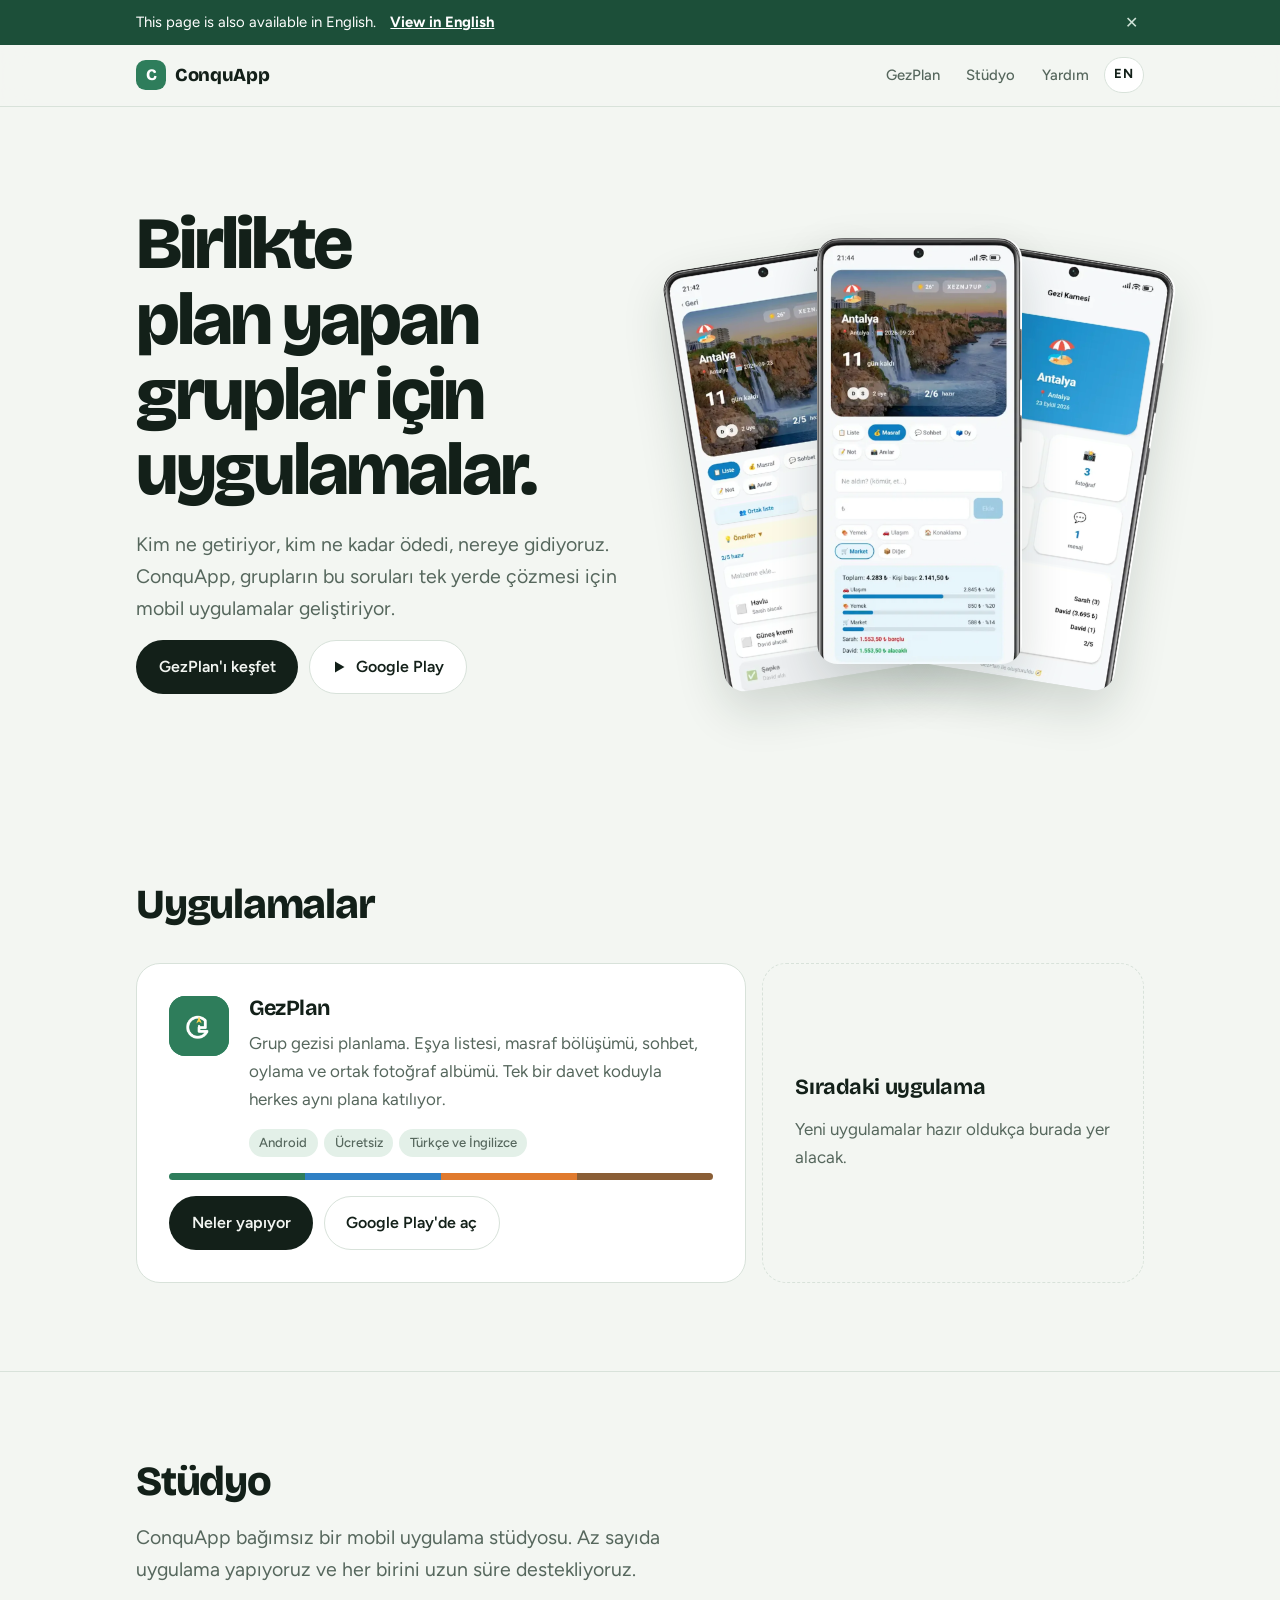
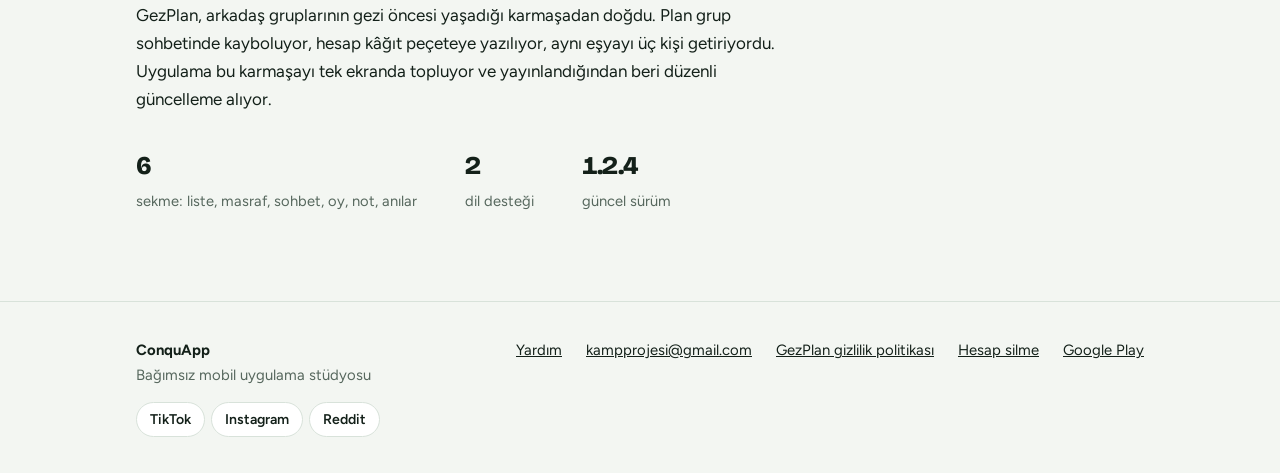
==== commit 12e7e43c: "Add files via upload" ====
--- a/index.html
+++ b/index.html
@@ -28,6 +28,7 @@
 <link rel="preconnect" href="https://fonts.gstatic.com" crossorigin>
 <link href="https://fonts.googleapis.com/css2?family=Bricolage+Grotesque:opsz,wght@12..96,700;12..96,800&family=Figtree:wght@400;500;600;700&display=swap" rel="stylesheet">
 <link rel="stylesheet" href="style.css">
+<script type="application/ld+json">{"@context": "https://schema.org", "@type": "Organization", "name": "ConquApp", "url": "https://conquu.github.io/", "logo": "https://conquu.github.io/icons/conquapp-192.png", "email": "kampprojesi@gmail.com", "sameAs": ["https://www.tiktok.com/@gezplan.app", "https://www.instagram.com/conquapp", "https://www.reddit.com/user/Conquapp", "https://play.google.com/store/apps/details?id=com.conquu.gezplan"]}</script>
 </head>
 <body>
 
@@ -124,7 +125,12 @@
 
 <footer class="foot" id="iletisim">
   <div class="wrap">
-    <p><strong style="color:var(--ink)">ConquApp</strong><br>Bağımsız mobil uygulama stüdyosu</p>
+    <div class="foot-brand">
+      <p><strong style="color:var(--ink)">ConquApp</strong><br>Bağımsız mobil uygulama stüdyosu</p>
+      <ul class="social" aria-label="Takip et">
+        <li><a href="https://www.tiktok.com/@gezplan.app" rel="me noopener">TikTok</a></li><li><a href="https://www.instagram.com/conquapp" rel="me noopener">Instagram</a></li><li><a href="https://www.reddit.com/user/Conquapp" rel="me noopener">Reddit</a></li>
+      </ul>
+    </div>
     <ul>
       <li><a href="yardim.html">Yardım</a></li>
       <li><a href="mailto:kampprojesi@gmail.com">kampprojesi@gmail.com</a></li>
--- a/style.css
+++ b/style.css
@@ -826,6 +826,26 @@
 
 .help-contact .btn { margin-top: 0.5rem; word-break: break-all; }
 
+/* ---------- sosyal baglantilar ---------- */
+
+.foot-brand { display: grid; gap: 0.9rem; }
+
+.foot .social { gap: 0.4rem; }
+
+.foot .social a {
+  display: inline-block;
+  font-weight: 600;
+  font-size: 0.88rem;
+  text-decoration: none;
+  color: var(--ink);
+  background: var(--surface);
+  border: 1.5px solid var(--rule);
+  border-radius: 999px;
+  padding: 0.3rem 0.8rem;
+}
+
+.foot .social a:hover { border-color: var(--brand); }
+
 /* ---------- mobil ---------- */
 
 @media (max-width: 54rem) {
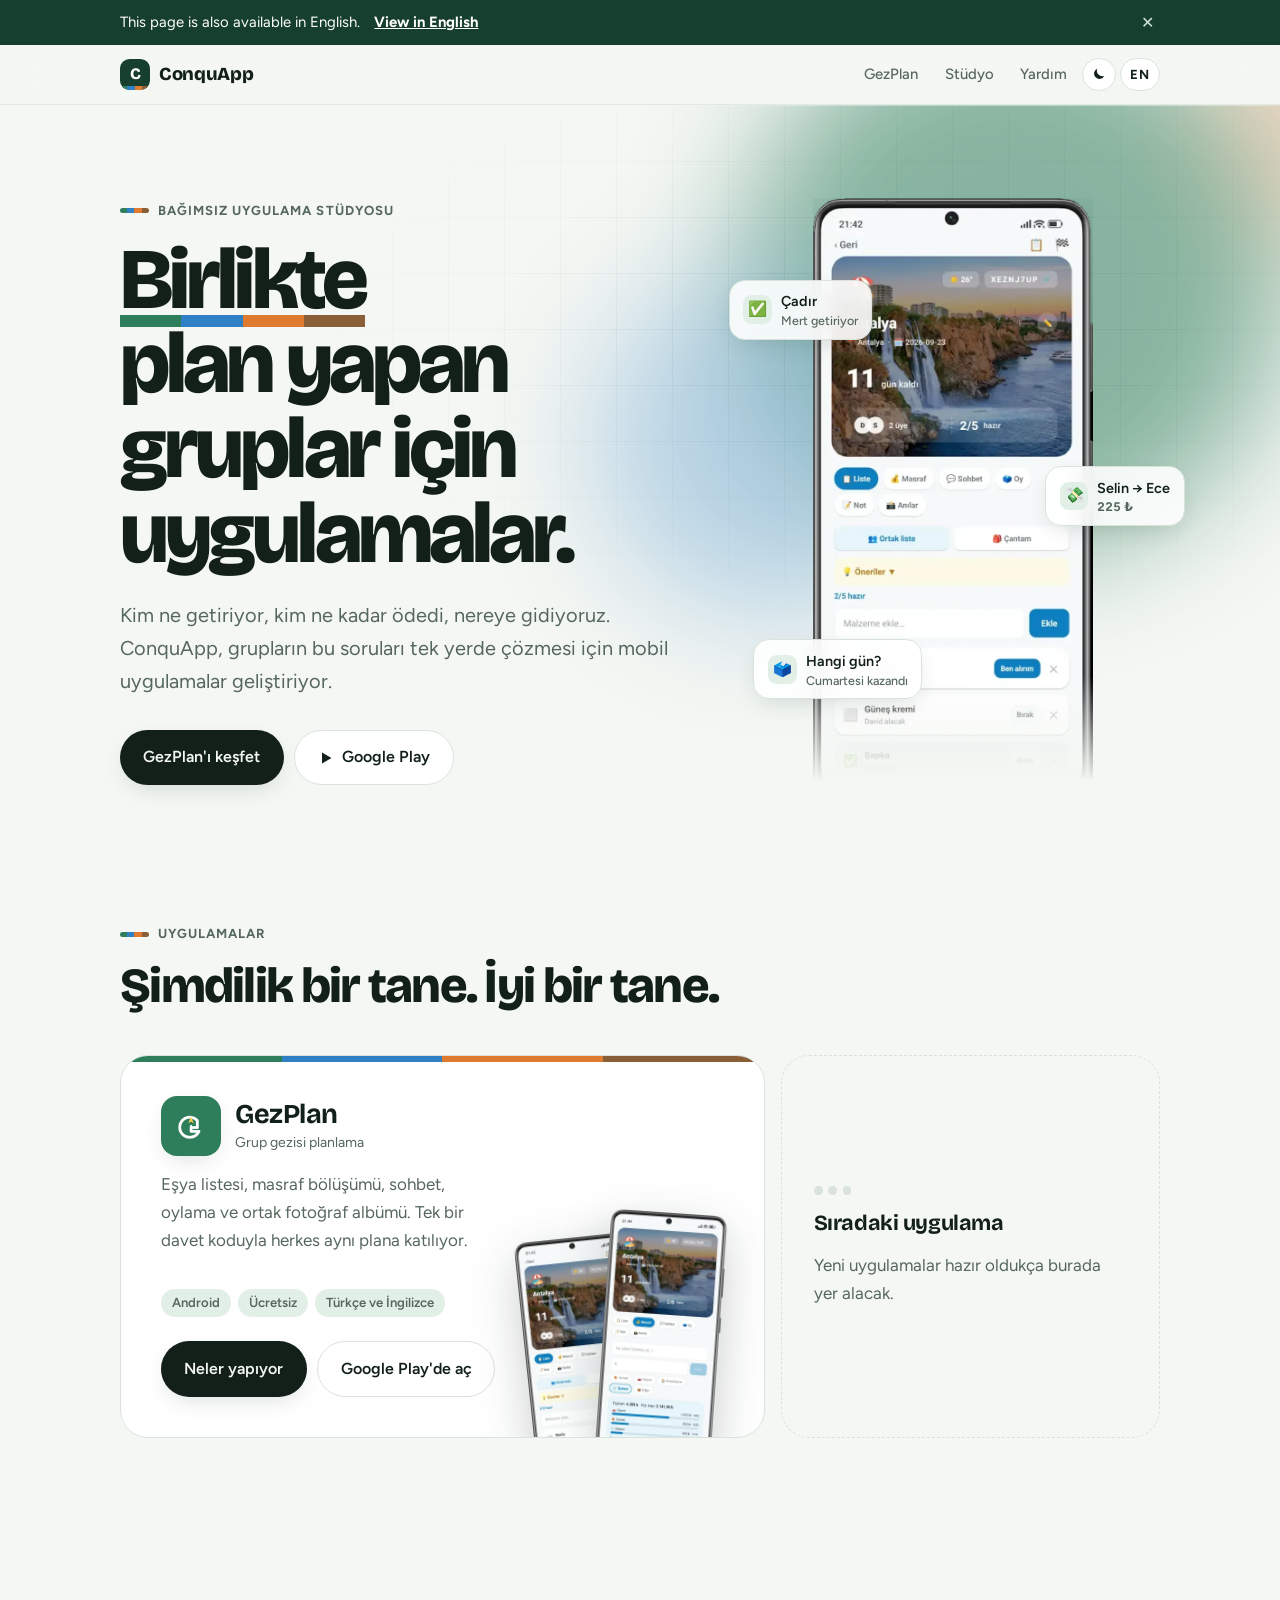
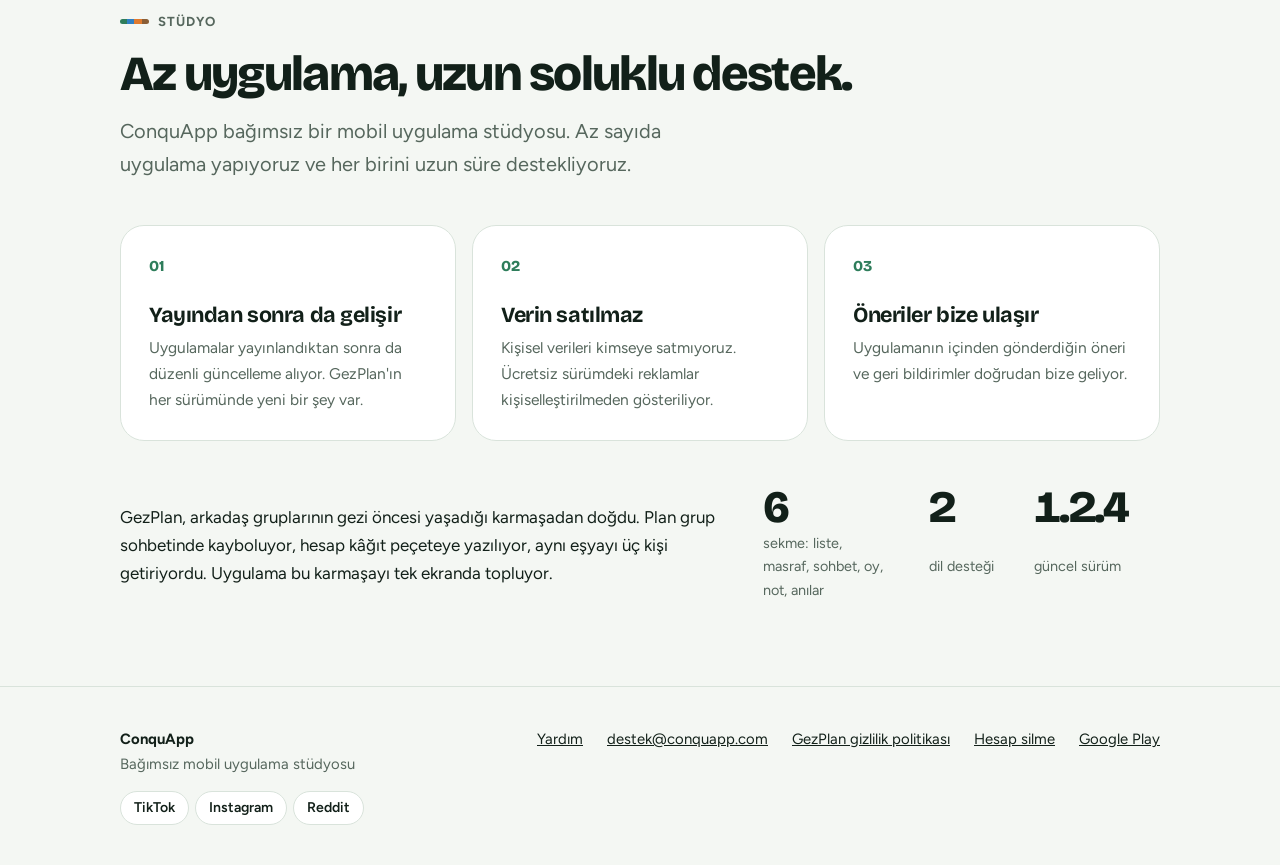
==== commit 11e772e4: "Add files via upload" ====
--- a/index.html
+++ b/index.html
@@ -1,20 +1,21 @@
 <!DOCTYPE html>
-<html lang="tr">
+<html lang="tr" class="no-js">
 <head>
 <meta charset="utf-8">
 <meta name="viewport" content="width=device-width, initial-scale=1, viewport-fit=cover">
+<script>(function(d){d.className=d.className.replace("no-js","js");try{var t=localStorage.getItem("conquapp-theme");if(t)d.setAttribute("data-theme",t)}catch(e){}})(document.documentElement)</script>
 <title>ConquApp</title>
 <meta name="description" content="ConquApp, birlikte bir şey organize eden gruplar için mobil uygulamalar geliştiriyor. İlk uygulaması GezPlan, Google Play'de ücretsiz.">
-<link rel="canonical" href="https://conquu.github.io/">
-<link rel="alternate" hreflang="tr" href="https://conquu.github.io/">
-<link rel="alternate" hreflang="en" href="https://conquu.github.io/en/">
-<link rel="alternate" hreflang="x-default" href="https://conquu.github.io/en/">
+<link rel="canonical" href="https://conquapp.com/">
+<link rel="alternate" hreflang="tr" href="https://conquapp.com/">
+<link rel="alternate" hreflang="en" href="https://conquapp.com/en/">
+<link rel="alternate" hreflang="x-default" href="https://conquapp.com/en/">
 <meta property="og:site_name" content="ConquApp">
 <meta property="og:type" content="website">
-<meta property="og:url" content="https://conquu.github.io/">
+<meta property="og:url" content="https://conquapp.com/">
 <meta property="og:title" content="ConquApp">
 <meta property="og:description" content="Birlikte plan yapan gruplar için mobil uygulamalar. İlk uygulamamız GezPlan.">
-<meta property="og:image" content="https://conquu.github.io/og/conquapp-tr.jpg">
+<meta property="og:image" content="https://conquapp.com/og/conquapp-tr.jpg">
 <meta property="og:image:width" content="1200">
 <meta property="og:image:height" content="630">
 <meta property="og:locale" content="tr_TR">
@@ -28,7 +29,7 @@
 <link rel="preconnect" href="https://fonts.gstatic.com" crossorigin>
 <link href="https://fonts.googleapis.com/css2?family=Bricolage+Grotesque:opsz,wght@12..96,700;12..96,800&family=Figtree:wght@400;500;600;700&display=swap" rel="stylesheet">
 <link rel="stylesheet" href="style.css">
-<script type="application/ld+json">{"@context": "https://schema.org", "@type": "Organization", "name": "ConquApp", "url": "https://conquu.github.io/", "logo": "https://conquu.github.io/icons/conquapp-192.png", "email": "kampprojesi@gmail.com", "sameAs": ["https://www.tiktok.com/@gezplan.app", "https://www.instagram.com/conquapp", "https://www.reddit.com/user/Conquapp", "https://play.google.com/store/apps/details?id=com.conquu.gezplan"]}</script>
+<script type="application/ld+json">{"@context": "https://schema.org", "@type": "Organization", "name": "ConquApp", "url": "https://conquapp.com/", "logo": "https://conquapp.com/icons/conquapp-192.png", "email": "destek@conquapp.com", "sameAs": ["https://www.tiktok.com/@gezplan.app", "https://www.instagram.com/conquapp", "https://www.reddit.com/user/Conquapp", "https://play.google.com/store/apps/details?id=com.conquu.gezplan"]}</script>
 </head>
 <body>
 
@@ -47,6 +48,7 @@
       <a href="gezplan.html">GezPlan</a>
       <a class="nav-extra" href="#studyo">Stüdyo</a>
       <a href="yardim.html">Yardım</a>
+      <button type="button" class="theme-toggle" id="themeToggle" aria-label="Koyu ya da açık tema" title="Koyu ya da açık tema"><svg class="i-moon" viewBox="0 0 24 24" aria-hidden="true"><path d="M20 14.5A8 8 0 0 1 9.5 4a8 8 0 1 0 10.5 10.5z" fill="currentColor"/></svg><svg class="i-sun" viewBox="0 0 24 24" aria-hidden="true"><circle cx="12" cy="12" r="4.5" fill="currentColor"/><g stroke="currentColor" stroke-width="2" stroke-linecap="round"><path d="M12 2v2.5M12 19.5V22M2 12h2.5M19.5 12H22M4.9 4.9l1.8 1.8M17.3 17.3l1.8 1.8M4.9 19.1l1.8-1.8M17.3 6.7l1.8-1.8"/></g></svg></button>
       <a class="lang-pill" href="en/index.html" hreflang="en" lang="en" data-set-lang="en" title="English">EN</a>
     </nav>
   </div>
@@ -55,9 +57,12 @@
 <main>
 
 <section class="hero">
+  <div class="aurora" aria-hidden="true"><span></span><span></span><span></span></div>
+  <div class="grid-lines" aria-hidden="true"></div>
   <div class="wrap">
-    <div>
-      <h1>Birlikte plan yapan gruplar için uygulamalar.</h1>
+    <div class="reveal">
+      <p class="eyebrow">Bağımsız uygulama stüdyosu</p>
+      <h1><span class="stripe">Birlikte</span> plan yapan gruplar için uygulamalar.</h1>
       <p class="lede">Kim ne getiriyor, kim ne kadar ödedi, nereye gidiyoruz. ConquApp, grupların bu soruları tek yerde çözmesi için mobil uygulamalar geliştiriyor.</p>
       <div class="actions">
         <a class="btn btn-primary" href="gezplan.html">GezPlan'ı keşfet</a>
@@ -67,40 +72,49 @@
         </a>
       </div>
     </div>
-    <div class="fan" aria-label="GezPlan uygulamasından üç ekran">
-      <img src="img/liste.webp" alt="Ortak eşya listesi ekranı" width="620" height="1291">
-      <img src="img/masraf.webp" alt="Masraf bölüşümü ekranı" width="620" height="1288">
-      <img src="img/karne.webp" alt="Gezi karnesi ekranı" width="620" height="1286">
+    <div class="stage reveal d1" role="img" aria-label="GezPlan uygulamasından ekranlar">
+      <div class="phone" data-cycle>
+        <img src="img/ui-liste.webp" alt="Ortak eşya listesi ekranı" width="620" height="1291">
+        <img src="img/ui-masraf.webp" alt="Masraf bölüşümü ekranı" width="620" height="1288" loading="lazy">
+        <img src="img/ui-oylama.webp" alt="Oylama ekranı" width="620" height="1291" loading="lazy">
+        <img src="img/ui-karne.webp" alt="Gezi karnesi ekranı" width="620" height="1286" loading="lazy">
+      </div>
+      <div class="float f1" aria-hidden="true"><i>✅</i><span>Çadır<small>Mert getiriyor</small></span></div>
+      <div class="float f2" aria-hidden="true"><i>💸</i><span>Selin → Ece<small><b>225 ₺</b></small></span></div>
+      <div class="float f3" aria-hidden="true"><i>🗳️</i><span>Hangi gün?<small>Cumartesi kazandı</small></span></div>
     </div>
   </div>
 </section>
 
 <section class="band" id="uygulamalar">
   <div class="wrap">
-    <div class="section-head">
-      <h2>Uygulamalar</h2>
+    <div class="section-head reveal">
+      <p class="eyebrow">Uygulamalar</p>
+      <h2>Şimdilik bir tane. İyi bir tane.</h2>
     </div>
 
     <div class="shelf">
-      <article class="app-card">
-        <img class="app-icon" src="icons/gezplan-192.png" alt="" width="192" height="192">
-        <div>
-          <h3>GezPlan</h3>
-          <p class="dim">Grup gezisi planlama. Eşya listesi, masraf bölüşümü, sohbet, oylama ve ortak fotoğraf albümü. Tek bir davet koduyla herkes aynı plana katılıyor.</p>
-          <ul class="chips">
-            <li>Android</li>
-            <li>Ücretsiz</li>
-            <li>Türkçe ve İngilizce</li>
-          </ul>
+      <article class="app-feature reveal">
+        <div class="copy">
+          <div class="app-head">
+            <img class="app-icon" src="icons/gezplan-192.png" alt="" width="192" height="192">
+            <div><h3>GezPlan</h3><small>Grup gezisi planlama</small></div>
+          </div>
+          <p class="dim">Eşya listesi, masraf bölüşümü, sohbet, oylama ve ortak fotoğraf albümü. Tek bir davet koduyla herkes aynı plana katılıyor.</p>
+          <ul class="chips"><li>Android</li><li>Ücretsiz</li><li>Türkçe ve İngilizce</li></ul>
+          <div class="actions">
+            <a class="btn btn-primary" href="gezplan.html">Neler yapıyor</a>
+            <a class="btn btn-line" href="https://play.google.com/store/apps/details?id=com.conquu.gezplan&amp;hl=tr&amp;referrer=utm_source%3Dwebsite%26utm_medium%3Dsite%26utm_campaign%3Dhome_tr">Google Play'de aç</a>
+          </div>
         </div>
-        <div class="trip-stripe" aria-hidden="true"><span></span><span></span><span></span><span></span></div>
-        <div class="actions">
-          <a class="btn btn-primary" href="gezplan.html">Neler yapıyor</a>
-          <a class="btn btn-line" href="https://play.google.com/store/apps/details?id=com.conquu.gezplan&amp;hl=tr&amp;referrer=utm_source%3Dwebsite%26utm_medium%3Dsite%26utm_campaign%3Dhome_tr">Google Play'de aç</a>
+        <div class="peek" aria-hidden="true">
+          <img src="img/ui-liste.webp" alt="Liste ekranı" width="620" height="1291" loading="lazy">
+          <img src="img/ui-masraf.webp" alt="Masraf ekranı" width="620" height="1288" loading="lazy">
         </div>
       </article>
 
-      <div class="slot">
+      <div class="slot reveal d1">
+        <div class="dots" aria-hidden="true"><span></span><span></span><span></span></div>
         <h3>Sıradaki uygulama</h3>
         <p>Yeni uygulamalar hazır oldukça burada yer alacak.</p>
       </div>
@@ -110,13 +124,19 @@
 
 <section class="band" id="studyo">
   <div class="wrap">
-    <h2>Stüdyo</h2>
-    <p class="lede">ConquApp bağımsız bir mobil uygulama stüdyosu. Az sayıda uygulama yapıyoruz ve her birini uzun süre destekliyoruz.</p>
-    <p>GezPlan, arkadaş gruplarının gezi öncesi yaşadığı karmaşadan doğdu. Plan grup sohbetinde kayboluyor, hesap kâğıt peçeteye yazılıyor, aynı eşyayı üç kişi getiriyordu. Uygulama bu karmaşayı tek ekranda topluyor ve yayınlandığından beri düzenli güncelleme alıyor.</p>
-    <div class="facts">
-      <div><strong>6</strong><span>sekme: liste, masraf, sohbet, oy, not, anılar</span></div>
-      <div><strong>2</strong><span>dil desteği</span></div>
-      <div><strong>1.2.4</strong><span>güncel sürüm</span></div>
+    <div class="section-head reveal">
+      <p class="eyebrow">Stüdyo</p>
+      <h2>Az uygulama, uzun soluklu destek.</h2>
+      <p class="lede">ConquApp bağımsız bir mobil uygulama stüdyosu. Az sayıda uygulama yapıyoruz ve her birini uzun süre destekliyoruz.</p>
+    </div>
+    <div class="principles">
+      <div class="principle reveal d0"><span class="num">01</span><h3>Yayından sonra da gelişir</h3><p>Uygulamalar yayınlandıktan sonra da düzenli güncelleme alıyor. GezPlan'ın her sürümünde yeni bir şey var.</p></div>
+      <div class="principle reveal d1"><span class="num">02</span><h3>Verin satılmaz</h3><p>Kişisel verileri kimseye satmıyoruz. Ücretsiz sürümdeki reklamlar kişiselleştirilmeden gösteriliyor.</p></div>
+      <div class="principle reveal d2"><span class="num">03</span><h3>Öneriler bize ulaşır</h3><p>Uygulamanın içinden gönderdiğin öneri ve geri bildirimler doğrudan bize geliyor.</p></div>
+    </div>
+    <div class="story reveal">
+      <p>GezPlan, arkadaş gruplarının gezi öncesi yaşadığı karmaşadan doğdu. Plan grup sohbetinde kayboluyor, hesap kâğıt peçeteye yazılıyor, aynı eşyayı üç kişi getiriyordu. Uygulama bu karmaşayı tek ekranda topluyor.</p>
+      <div class="facts"><div><strong>6</strong><span>sekme: liste, masraf, sohbet, oy, not, anılar</span></div><div><strong>2</strong><span>dil desteği</span></div><div><strong>1.2.4</strong><span>güncel sürüm</span></div></div>
     </div>
   </div>
 </section>
@@ -133,9 +153,9 @@
     </div>
     <ul>
       <li><a href="yardim.html">Yardım</a></li>
-      <li><a href="mailto:kampprojesi@gmail.com">kampprojesi@gmail.com</a></li>
-      <li><a href="https://conquu.github.io/gezplan-privacy/#tr">GezPlan gizlilik politikası</a></li>
-      <li><a href="https://conquu.github.io/gezplan-privacy/hesap-silme.html#tr">Hesap silme</a></li>
+      <li><a href="mailto:destek@conquapp.com">destek@conquapp.com</a></li>
+      <li><a href="https://conquapp.com/gezplan-privacy/#tr">GezPlan gizlilik politikası</a></li>
+      <li><a href="https://conquapp.com/gezplan-privacy/hesap-silme.html#tr">Hesap silme</a></li>
       <li><a href="https://play.google.com/store/apps/details?id=com.conquu.gezplan&amp;hl=tr&amp;referrer=utm_source%3Dwebsite%26utm_medium%3Dsite%26utm_campaign%3Dfooter_tr">Google Play</a></li>
     </ul>
   </div>
--- a/style.css
+++ b/style.css
@@ -1,20 +1,29 @@
-/* ConquApp — paylasilan stiller
-   Renkler GezPlan'in designSystem.js paletinden; gezi turu renkleri
-   uygulamadaki tema renkleri (kamp, deniz, piknik, doga). */
+/* ConquApp — paylaşılan stiller (v2)
+   Renkler GezPlan'ın paletinden. Dört renkli şerit, uygulamadaki gezi
+   türlerinin (kamp, deniz, piknik, doğa) renkleri; sitenin ortak motifi. */
 
 :root {
-  --bg: #F3F6F2;
+  --bg: #F4F7F3;
   --surface: #FFFFFF;
-  --ink: #132019;
+  --surface-2: #EAF1EC;
+  --ink: #122019;
   --muted: #56675D;
-  --rule: #D8E2DA;
+  --rule: #D9E3DB;
   --brand: #2E7D5B;
-  --brand-deep: #1C4F39;
-  --brand-soft: #E3F0E8;
+  --brand-deep: #163F2E;
+  --brand-soft: #E1EFE6;
   --chip: #FFFFFF;
-  --shadow: 0 1.25rem 3rem rgba(19, 44, 30, 0.16);
-
-  /* aktif gezi temasi (JS degistirir) */
+  --shadow: 0 1.5rem 3.5rem -1rem rgba(19, 44, 30, 0.22);
+  --shadow-sm: 0 0.5rem 1.5rem -0.5rem rgba(19, 44, 30, 0.18);
+  --glow: 0.55;
+
+  --kamp: #2E7D5B;
+  --deniz: #2F80C4;
+  --piknik: #E07A2E;
+  --doga: #8A5E36;
+  --stripe: linear-gradient(90deg, var(--kamp) 0 25%, var(--deniz) 25% 50%, var(--piknik) 50% 75%, var(--doga) 75%);
+
+  /* aktif gezi teması (GezPlan sayfasında JS değiştirir) */
   --t1: #2E7D5B;
   --t2: #43A57C;
 
@@ -22,42 +31,49 @@
   --body: "Figtree", "Segoe UI", system-ui, sans-serif;
 
   --pad: clamp(1rem, 5vw, 3.5rem);
-  --max: 70rem;
+  --max: 72rem;
+  --ease: cubic-bezier(0.2, 0.7, 0.2, 1);
 }
 
 @media (prefers-color-scheme: dark) {
   :root:not([data-theme="light"]) {
     color-scheme: dark;
-    --bg: #0E1411;
-    --surface: #161E19;
-    --ink: #E4ECE6;
-    --muted: #9CAFA3;
-    --rule: #27342C;
-    --brand: #43A57C;
+    --bg: #0C1310;
+    --surface: #141D18;
+    --surface-2: #19241E;
+    --ink: #E6EEE8;
+    --muted: #9DB0A4;
+    --rule: #25332B;
+    --brand: #4DB386;
     --brand-deep: #0F2419;
-    --brand-soft: #1A2A21;
-    --chip: #1B251F;
-    --shadow: 0 1.25rem 3rem rgba(0, 0, 0, 0.45);
+    --brand-soft: #1A2B22;
+    --chip: #19241E;
+    --shadow: 0 1.5rem 3.5rem -1rem rgba(0, 0, 0, 0.6);
+    --shadow-sm: 0 0.5rem 1.5rem -0.5rem rgba(0, 0, 0, 0.5);
+    --glow: 0.32;
   }
 }
 
 :root[data-theme="dark"] {
   color-scheme: dark;
-  --bg: #0E1411;
-  --surface: #161E19;
-  --ink: #E4ECE6;
-  --muted: #9CAFA3;
-  --rule: #27342C;
-  --brand: #43A57C;
+  --bg: #0C1310;
+  --surface: #141D18;
+  --surface-2: #19241E;
+  --ink: #E6EEE8;
+  --muted: #9DB0A4;
+  --rule: #25332B;
+  --brand: #4DB386;
   --brand-deep: #0F2419;
-  --brand-soft: #1A2A21;
-  --chip: #1B251F;
-  --shadow: 0 1.25rem 3rem rgba(0, 0, 0, 0.45);
+  --brand-soft: #1A2B22;
+  --chip: #19241E;
+  --shadow: 0 1.5rem 3.5rem -1rem rgba(0, 0, 0, 0.6);
+  --shadow-sm: 0 0.5rem 1.5rem -0.5rem rgba(0, 0, 0, 0.5);
+  --glow: 0.32;
 }
 
 * { box-sizing: border-box; }
 
-html { -webkit-text-size-adjust: 100%; }
+html { -webkit-text-size-adjust: 100%; scroll-behavior: smooth; }
 
 body {
   margin: 0;
@@ -67,6 +83,7 @@
   font-size: clamp(1rem, 0.96rem + 0.2vw, 1.0625rem);
   line-height: 1.65;
   -webkit-font-smoothing: antialiased;
+  overflow-x: hidden;
 }
 
 img { max-width: 100%; height: auto; display: block; }
@@ -90,18 +107,18 @@
 h1 {
   font-family: var(--display);
   font-weight: 800;
-  font-size: clamp(2.3rem, 1.4rem + 4.2vw, 4.6rem);
-  line-height: 1.02;
-  letter-spacing: -0.04em;
-  margin: 0 0 1.25rem;
+  font-size: clamp(2.5rem, 1.3rem + 5.2vw, 5.4rem);
+  line-height: 0.98;
+  letter-spacing: -0.045em;
+  margin: 0 0 1.4rem;
 }
 
 h2 {
   font-family: var(--display);
   font-weight: 800;
-  font-size: clamp(1.7rem, 1.3rem + 1.6vw, 2.6rem);
-  line-height: 1.08;
-  letter-spacing: -0.03em;
+  font-size: clamp(1.85rem, 1.3rem + 2.2vw, 3.2rem);
+  line-height: 1.03;
+  letter-spacing: -0.035em;
   margin: 0 0 1rem;
 }
 
@@ -118,23 +135,52 @@
 p:last-child { margin-bottom: 0; }
 
 .lede {
-  font-size: clamp(1.07rem, 1rem + 0.35vw, 1.22rem);
+  font-size: clamp(1.08rem, 1rem + 0.4vw, 1.25rem);
   color: var(--muted);
   max-width: 46ch;
 }
 
 .dim { color: var(--muted); }
 
-/* ---------- ust bar ---------- */
+.eyebrow {
+  display: inline-flex;
+  align-items: center;
+  gap: 0.55rem;
+  font-size: 0.82rem;
+  font-weight: 700;
+  letter-spacing: 0.08em;
+  text-transform: uppercase;
+  color: var(--muted);
+  margin: 0 0 1rem;
+}
+
+.eyebrow::before {
+  content: "";
+  width: 1.8rem;
+  height: 0.3rem;
+  border-radius: 999px;
+  background: var(--stripe);
+}
+
+/* Dört renkli alt çizgi: başlıklarda vurgulanan kelime */
+.stripe {
+  background-image: var(--stripe);
+  background-repeat: no-repeat;
+  background-size: 100% 0.14em;
+  background-position: 0 92%;
+  padding-bottom: 0.04em;
+}
+
+/* ---------- üst bar ---------- */
 
 .topbar {
   position: sticky;
   top: env(safe-area-inset-top, 0px);
-  z-index: 10;
-  background: color-mix(in srgb, var(--bg) 82%, transparent);
-  backdrop-filter: blur(14px);
-  -webkit-backdrop-filter: blur(14px);
-  border-bottom: 1px solid var(--rule);
+  z-index: 20;
+  background: color-mix(in srgb, var(--bg) 78%, transparent);
+  backdrop-filter: blur(16px) saturate(1.4);
+  -webkit-backdrop-filter: blur(16px) saturate(1.4);
+  border-bottom: 1px solid color-mix(in srgb, var(--rule) 70%, transparent);
 }
 
 .topbar .wrap {
@@ -142,7 +188,7 @@
   align-items: center;
   justify-content: space-between;
   gap: 1rem;
-  padding-block: 0.8rem;
+  padding-block: 0.75rem;
 }
 
 .mark {
@@ -158,19 +204,30 @@
 }
 
 .mark-glyph {
+  position: relative;
   width: 1.9rem;
   height: 1.9rem;
   border-radius: 0.6rem;
-  background: var(--brand);
+  background: var(--brand-deep);
   color: #FFFFFF;
   display: grid;
   place-items: center;
   font-size: 1rem;
   font-weight: 800;
+  overflow: hidden;
+}
+
+.mark-glyph::after {
+  content: "";
+  position: absolute;
+  left: 0; right: 0; bottom: 0;
+  height: 0.2rem;
+  background: var(--stripe);
 }
 
 .topnav {
   display: flex;
+  align-items: center;
   flex-wrap: wrap;
   gap: 0.25rem;
   font-size: 0.93rem;
@@ -182,10 +239,30 @@
   text-decoration: none;
   padding: 0.35rem 0.7rem;
   border-radius: 999px;
+  transition: color 0.15s ease, background-color 0.15s ease;
 }
 
 .topnav a:hover,
 .topnav a[aria-current="page"] { color: var(--ink); background: var(--brand-soft); }
+
+.theme-toggle {
+  display: inline-grid;
+  place-items: center;
+  width: 2.1rem;
+  height: 2.1rem;
+  border-radius: 999px;
+  border: 1.5px solid var(--rule);
+  background: var(--surface);
+  color: var(--ink);
+  cursor: pointer;
+  padding: 0;
+}
+
+.theme-toggle:hover { border-color: var(--brand); }
+.theme-toggle svg { width: 1rem; height: 1rem; }
+.theme-toggle .i-sun { display: none; }
+.is-dark .theme-toggle .i-sun { display: block; }
+.is-dark .theme-toggle .i-moon { display: none; }
 
 /* ---------- butonlar ---------- */
 
@@ -204,15 +281,16 @@
   font-weight: 600;
   font-size: 1rem;
   text-decoration: none;
-  padding: 0.8rem 1.35rem;
+  padding: 0.85rem 1.4rem;
   border-radius: 999px;
   border: 1.5px solid transparent;
-  transition: transform 0.15s ease, background-color 0.15s ease;
-}
-
+  transition: transform 0.2s var(--ease), background-color 0.15s ease, border-color 0.15s ease, box-shadow 0.2s ease;
+}
+
+.btn:hover { transform: translateY(-1px); }
 .btn:active { transform: scale(0.97); }
 
-.btn-primary { background: var(--ink); color: var(--bg); }
+.btn-primary { background: var(--ink); color: var(--bg); box-shadow: var(--shadow-sm); }
 .btn-primary:hover { background: var(--brand); color: #FFFFFF; }
 
 .btn-line { border-color: var(--rule); color: var(--ink); background: var(--surface); }
@@ -220,110 +298,221 @@
 
 .play-glyph { width: 1rem; height: 1rem; flex: none; }
 
-/* ---------- bolumler ---------- */
-
-.band { padding-block: clamp(3rem, 7vw, 5.5rem); }
-
-.band + .band { border-top: 1px solid var(--rule); }
-
-.section-head { margin-bottom: clamp(1.5rem, 3vw, 2.25rem); }
+/* ---------- bölümler ---------- */
+
+.band { padding-block: clamp(3rem, 6.5vw, 5.25rem); position: relative; }
+
+.section-head { margin-bottom: clamp(1.75rem, 3.5vw, 2.75rem); }
+.section-head.center { text-align: center; }
+.section-head.center .lede, .section-head.center h2 { margin-inline: auto; }
+
+/* ---------- arka plan ışıltısı ---------- */
+
+.aurora {
+  position: absolute;
+  inset: -20% -10% auto;
+  height: 140%;
+  pointer-events: none;
+  z-index: 0;
+  opacity: var(--glow);
+  filter: blur(60px);
+}
+
+.aurora span {
+  position: absolute;
+  border-radius: 50%;
+  width: 34rem;
+  height: 34rem;
+}
+
+.aurora span:nth-child(1) { background: var(--t1); top: 5%; right: 8%; }
+.aurora span:nth-child(2) { background: var(--deniz); top: 30%; right: 30%; width: 22rem; height: 22rem; opacity: 0.55; }
+.aurora span:nth-child(3) { background: var(--piknik); top: 0; right: -6%; width: 18rem; height: 18rem; opacity: 0.45; }
+
+.grid-lines {
+  position: absolute;
+  inset: 0;
+  pointer-events: none;
+  z-index: 0;
+  background-image:
+    linear-gradient(to right, color-mix(in srgb, var(--ink) 6%, transparent) 1px, transparent 1px),
+    linear-gradient(to bottom, color-mix(in srgb, var(--ink) 6%, transparent) 1px, transparent 1px);
+  background-size: 3.5rem 3.5rem;
+  mask-image: radial-gradient(ellipse 70% 60% at 70% 30%, #000 10%, transparent 70%);
+  -webkit-mask-image: radial-gradient(ellipse 70% 60% at 70% 30%, #000 10%, transparent 70%);
+}
 
 /* ---------- ana sayfa kahraman ---------- */
 
+.hero { position: relative; overflow: hidden; }
+
 .hero .wrap {
-  display: grid;
-  grid-template-columns: 1.05fr 0.95fr;
+  position: relative;
+  z-index: 1;
+  display: grid;
+  grid-template-columns: 1.15fr 0.85fr;
   gap: clamp(2rem, 5vw, 4rem);
   align-items: center;
-  padding-block: clamp(2.5rem, 7vw, 5.5rem);
-}
-
-.fan {
+  padding-block: clamp(3rem, 7vw, 5.5rem) clamp(2rem, 4vw, 3rem);
+}
+
+.hero .lede { margin-bottom: 2rem; }
+
+.stage {
   position: relative;
-  height: clamp(21rem, 42vw, 32rem);
+  display: grid;
+  place-items: center;
+  min-height: clamp(26rem, 46vw, 36rem);
+}
+
+.phone {
+  position: relative;
+  width: clamp(13.5rem, 22vw, 17.5rem);
+  aspect-ratio: 620 / 1290;
+  filter: drop-shadow(0 2rem 2.5rem rgba(10, 30, 20, 0.28));
+  mask-image: linear-gradient(to bottom, #000 82%, transparent);
+  -webkit-mask-image: linear-gradient(to bottom, #000 82%, transparent);
+}
+
+.phone img {
+  position: absolute;
+  inset: 0;
+  width: 100%;
+  height: 100%;
+  object-fit: cover;
+  object-position: top;
+  opacity: 0;
+  transition: opacity 0.7s ease;
+}
+
+.phone img.is-on { opacity: 1; }
+.no-js .phone img:first-child { opacity: 1; }
+
+.float {
+  position: absolute;
+  z-index: 2;
   display: flex;
-  justify-content: center;
-  align-items: center;
-}
-
-.fan img {
-  position: absolute;
-  width: clamp(8.5rem, 16vw, 13rem);
-  border-radius: 1.3rem;
-  box-shadow: var(--shadow);
-  background: #FFFFFF;
-}
-
-.fan img:nth-child(1) { transform: translateX(-62%) rotate(-9deg) translateY(4%); }
-.fan img:nth-child(2) { z-index: 2; }
-.fan img:nth-child(3) { transform: translateX(62%) rotate(9deg) translateY(4%); }
-
-/* ---------- uygulama rafi ---------- */
+  align-items: center;
+  gap: 0.55rem;
+  background: color-mix(in srgb, var(--surface) 88%, transparent);
+  backdrop-filter: blur(10px);
+  -webkit-backdrop-filter: blur(10px);
+  border: 1px solid var(--rule);
+  border-radius: 1rem;
+  padding: 0.6rem 0.85rem;
+  font-size: 0.9rem;
+  font-weight: 600;
+  box-shadow: var(--shadow-sm);
+  white-space: nowrap;
+}
+
+.float i {
+  font-style: normal;
+  display: grid;
+  place-items: center;
+  width: 1.8rem;
+  height: 1.8rem;
+  border-radius: 0.55rem;
+  background: var(--brand-soft);
+  font-size: 0.95rem;
+}
+
+.float small { display: block; font-weight: 500; color: var(--muted); font-size: 0.78rem; line-height: 1.2; }
+.float b { font-variant-numeric: tabular-nums; }
+
+.float.f1 { top: 14%; left: -4%; }
+.float.f2 { top: 46%; right: -6%; }
+.float.f3 { bottom: 14%; left: 2%; }
+
+/* ---------- uygulama rafı ---------- */
 
 .shelf {
   display: grid;
-  grid-template-columns: 1.6fr 1fr;
+  grid-template-columns: 1.7fr 1fr;
   gap: 1rem;
 }
 
-.app-card {
-  display: grid;
-  grid-template-columns: auto 1fr;
-  gap: 1rem 1.25rem;
+.app-feature {
+  position: relative;
+  overflow: hidden;
+  display: grid;
+  grid-template-columns: 1.25fr 0.75fr;
+  gap: 1.5rem;
   background: var(--surface);
   border: 1px solid var(--rule);
-  border-radius: 1.5rem;
-  padding: clamp(1.35rem, 3vw, 2rem);
-}
+  border-radius: 1.75rem;
+  padding: clamp(1.5rem, 3.5vw, 2.5rem);
+  padding-bottom: 0;
+  transition: transform 0.35s var(--ease), box-shadow 0.35s var(--ease);
+}
+
+.app-feature::before {
+  content: "";
+  position: absolute;
+  left: 0; right: 0; top: 0;
+  height: 0.35rem;
+  background: var(--stripe);
+}
+
+.app-feature:hover { transform: translateY(-4px); box-shadow: var(--shadow); }
+
+.app-feature .copy { padding-bottom: clamp(1.5rem, 3.5vw, 2.5rem); display: grid; gap: 0.25rem; align-content: start; }
+
+.app-head { display: flex; align-items: center; gap: 0.9rem; margin-bottom: 0.6rem; }
+.app-head h3 { font-size: 1.7rem; margin: 0; }
+.app-head small { display: block; color: var(--muted); font-size: 0.88rem; }
 
 .app-icon {
   width: 3.75rem;
   height: 3.75rem;
   border-radius: 1rem;
-  background: linear-gradient(145deg, #2E7D5B, #43A57C);
-  display: grid;
-  place-items: center;
-  font-size: 1.9rem;
-}
-
-.app-card .actions { grid-column: 1 / -1; }
+  object-fit: cover;
+  box-shadow: var(--shadow-sm);
+}
+
+.app-feature .actions { margin-top: 1.25rem; }
+
+.peek {
+  position: relative;
+  align-self: end;
+  height: clamp(15rem, 26vw, 19rem);
+}
+
+.peek img {
+  position: absolute;
+  bottom: 0;
+  width: 58%;
+  filter: drop-shadow(0 1rem 1.5rem rgba(10, 30, 20, 0.22));
+  transition: transform 0.45s var(--ease);
+}
+
+.peek img:nth-child(1) { left: 2%; transform: translateY(18%) rotate(-6deg); }
+.peek img:nth-child(2) { right: 2%; transform: translateY(8%) rotate(4deg); }
+.app-feature:hover .peek img:nth-child(1) { transform: translateY(12%) rotate(-8deg); }
+.app-feature:hover .peek img:nth-child(2) { transform: translateY(2%) rotate(6deg); }
 
 .chips {
   display: flex;
   flex-wrap: wrap;
   gap: 0.4rem;
-  margin: 0.75rem 0 0;
+  margin: 0.9rem 0 0;
   padding: 0;
   list-style: none;
 }
 
 .chips li {
   font-size: 0.82rem;
-  font-weight: 500;
+  font-weight: 600;
   color: var(--muted);
   background: var(--brand-soft);
-  padding: 0.2rem 0.65rem;
+  padding: 0.22rem 0.7rem;
   border-radius: 999px;
 }
-
-.trip-stripe {
-  grid-column: 1 / -1;
-  display: grid;
-  grid-template-columns: repeat(4, 1fr);
-  height: 0.45rem;
-  border-radius: 999px;
-  overflow: hidden;
-}
-
-.trip-stripe span:nth-child(1) { background: #2E7D5B; }
-.trip-stripe span:nth-child(2) { background: #2F80C4; }
-.trip-stripe span:nth-child(3) { background: #E07A2E; }
-.trip-stripe span:nth-child(4) { background: #8A5E36; }
 
 .slot {
   border: 1.5px dashed var(--rule);
-  border-radius: 1.5rem;
-  padding: clamp(1.35rem, 3vw, 2rem);
+  border-radius: 1.75rem;
+  padding: clamp(1.5rem, 3vw, 2rem);
   display: flex;
   flex-direction: column;
   justify-content: center;
@@ -333,66 +522,103 @@
 
 .slot h3 { color: var(--ink); }
 
+.slot .dots { display: flex; gap: 0.35rem; margin-bottom: 0.5rem; }
+.slot .dots span { width: 0.55rem; height: 0.55rem; border-radius: 50%; background: var(--rule); }
+
+/* ---------- stüdyo ---------- */
+
+.principles {
+  display: grid;
+  grid-template-columns: repeat(3, 1fr);
+  gap: 1rem;
+  margin: clamp(1.75rem, 4vw, 2.75rem) 0;
+}
+
+.principle {
+  background: var(--surface);
+  border: 1px solid var(--rule);
+  border-radius: 1.5rem;
+  padding: clamp(1.35rem, 3vw, 1.75rem);
+}
+
+.principle .num {
+  font-family: var(--display);
+  font-weight: 800;
+  font-size: 0.95rem;
+  color: var(--brand);
+  display: block;
+  margin-bottom: 1.5rem;
+}
+
+.principle p { color: var(--muted); margin: 0; font-size: 0.97rem; }
+
+.story {
+  display: grid;
+  grid-template-columns: 1.2fr 0.8fr;
+  gap: clamp(1.5rem, 4vw, 3rem);
+  align-items: end;
+}
+
 .facts {
-  display: flex;
-  flex-wrap: wrap;
-  gap: 1.5rem 3rem;
-  margin-top: 2rem;
+  display: grid;
+  grid-template-columns: repeat(3, auto);
+  gap: 1.5rem 2.5rem;
+  justify-content: start;
 }
 
 .facts div { display: grid; gap: 0.1rem; }
 
 .facts strong {
   font-family: var(--display);
-  font-size: 1.6rem;
+  font-size: clamp(2rem, 1.6rem + 1.5vw, 2.8rem);
   font-weight: 800;
-  letter-spacing: -0.03em;
+  letter-spacing: -0.04em;
+  line-height: 1;
   font-variant-numeric: tabular-nums;
 }
 
-.facts span { color: var(--muted); font-size: 0.92rem; }
-
-/* ---------- gezi karti (GezPlan kahraman) ---------- */
-
-.trip-hero {
-  position: relative;
-  overflow: hidden;
-}
-
-.trip-hero::before {
-  content: "";
-  position: absolute;
-  inset: 0;
-  background: repeating-radial-gradient(circle at 78% 30%, transparent 0 22px, color-mix(in srgb, var(--t1) 14%, transparent) 22px 23px);
-  mask-image: radial-gradient(circle at 78% 30%, #000 0 35%, transparent 70%);
-  -webkit-mask-image: radial-gradient(circle at 78% 30%, #000 0 35%, transparent 70%);
-  pointer-events: none;
-}
+.facts span { color: var(--muted); font-size: 0.9rem; max-width: 14ch; }
+
+/* ---------- gezi kartı (GezPlan kahraman) ---------- */
+
+.trip-hero { position: relative; overflow: hidden; }
+
+.trip-hero .aurora span:nth-child(1) { background: var(--t1); }
+.trip-hero .aurora span:nth-child(2) { background: var(--t2); }
+.trip-hero .aurora span:nth-child(3) { background: var(--t2); opacity: 0.35; }
 
 .trip-hero .wrap {
   position: relative;
+  z-index: 1;
   display: grid;
   grid-template-columns: 1fr minmax(0, 25rem);
   gap: clamp(2rem, 5vw, 4rem);
   align-items: center;
-  padding-block: clamp(2.5rem, 7vw, 5rem);
-}
-
-.trip-demo { display: grid; gap: 0.9rem; }
+  padding-block: clamp(3rem, 8vw, 6rem);
+}
+
+.trip-hero .lede { margin-bottom: 2rem; }
+.trip-hero h1 { font-size: clamp(2.4rem, 1.2rem + 4.2vw, 4.5rem); }
+
+.trip-demo { display: grid; gap: 0.9rem; perspective: 1200px; }
 
 .trip-card {
   position: relative;
-  border-radius: 1.75rem;
-  padding: 1.35rem;
+  border-radius: 1.9rem;
+  padding: 1.4rem;
   color: #FFFFFF;
   background: linear-gradient(150deg, var(--t1), var(--t2));
-  box-shadow: var(--shadow);
+  box-shadow: 0 2rem 4rem -1.5rem color-mix(in srgb, var(--t1) 70%, transparent);
   overflow: hidden;
-  min-height: 17rem;
+  min-height: 18rem;
   display: grid;
   grid-template-rows: auto 1fr auto;
   gap: 1rem;
-}
+  transition: background 0.5s ease, box-shadow 0.5s ease, transform 0.5s var(--ease);
+  transform: rotateY(-7deg) rotateX(4deg);
+}
+
+.trip-card:hover { transform: rotateY(0) rotateX(0); }
 
 .trip-card::after {
   content: "";
@@ -410,7 +636,7 @@
   gap: 0.75rem;
 }
 
-.tc-emoji { font-size: 2.2rem; line-height: 1; }
+.tc-emoji { font-size: 2.3rem; line-height: 1; }
 
 .tc-code {
   font-family: var(--display);
@@ -427,7 +653,7 @@
 .tc-title {
   font-family: var(--display);
   font-weight: 800;
-  font-size: 1.9rem;
+  font-size: 2rem;
   letter-spacing: -0.03em;
   line-height: 1.1;
   margin: 0;
@@ -439,7 +665,7 @@
 
 .tc-count strong {
   font-family: var(--display);
-  font-size: 3.6rem;
+  font-size: 3.8rem;
   font-weight: 800;
   line-height: 0.9;
   letter-spacing: -0.05em;
@@ -478,11 +704,7 @@
 
 .tc-ready strong { font-family: var(--display); font-size: 1.2rem; font-weight: 800; }
 
-.theme-switch {
-  display: flex;
-  flex-wrap: wrap;
-  gap: 0.4rem;
-}
+.theme-switch { display: flex; flex-wrap: wrap; gap: 0.4rem; }
 
 .theme-switch button {
   font-family: var(--body);
@@ -494,7 +716,10 @@
   border-radius: 999px;
   padding: 0.45rem 0.85rem;
   cursor: pointer;
-}
+  transition: border-color 0.15s ease, transform 0.15s ease;
+}
+
+.theme-switch button:hover { transform: translateY(-1px); }
 
 .theme-switch button[aria-pressed="true"] {
   border-color: var(--t1);
@@ -503,80 +728,194 @@
 
 .demo-note { font-size: 0.85rem; color: var(--muted); margin: 0; }
 
-/* ---------- galeri ---------- */
-
-.gallery {
-  display: grid;
-  grid-auto-flow: column;
-  grid-auto-columns: clamp(13.5rem, 62vw, 16.5rem);
-  gap: 1.1rem;
-  overflow-x: auto;
-  scroll-snap-type: x mandatory;
-  padding-bottom: 1rem;
-  scrollbar-width: thin;
-}
-
-.gallery figure {
-  margin: 0;
-  scroll-snap-align: start;
-  display: grid;
-  gap: 0.8rem;
-  align-content: start;
-}
-
-.gallery img {
-  border-radius: 1.3rem;
-  border: 1px solid var(--rule);
-  background: #FFFFFF;
-}
-
-.gallery figcaption strong {
-  display: block;
+/* ---------- kaydırmalı anlatım ---------- */
+
+.scrolly {
+  display: grid;
+  grid-template-columns: 1fr minmax(0, 22rem);
+  gap: clamp(2rem, 6vw, 5rem);
+}
+
+.steps { list-style: none; margin: 0; padding: 0; }
+
+.step {
+  min-height: 58vh;
+  display: grid;
+  align-content: center;
+  gap: 0.35rem;
+  opacity: 0.35;
+  transition: opacity 0.4s ease;
+}
+
+.no-js .step, .step.is-active { opacity: 1; }
+
+.step .n {
   font-family: var(--display);
-  font-size: 1.05rem;
-  letter-spacing: -0.015em;
-}
-
-.gallery figcaption span { color: var(--muted); font-size: 0.93rem; line-height: 1.5; display: block; }
-
-.swipe-hint { font-size: 0.88rem; color: var(--muted); margin-top: 0.25rem; }
-
-/* ---------- kimler dahil demosu ---------- */
-
-.split {
-  display: grid;
-  grid-template-columns: 1fr 1fr;
-  gap: clamp(1.5rem, 4vw, 3rem);
-  align-items: start;
-}
-
-.split-panel {
+  font-weight: 800;
+  font-size: 0.95rem;
+  color: var(--t1);
+  display: flex;
+  align-items: center;
+  gap: 0.6rem;
+}
+
+.step .n::after {
+  content: "";
+  height: 2px;
+  width: 2.5rem;
+  background: currentColor;
+  border-radius: 2px;
+  opacity: 0.5;
+}
+
+.step h3 { font-size: clamp(1.6rem, 1.2rem + 1.6vw, 2.4rem); letter-spacing: -0.035em; margin: 0.25rem 0 0.4rem; }
+.step p { color: var(--muted); font-size: 1.08rem; max-width: 36ch; }
+
+.step-img { display: none; }
+.swipe-hint { display: none; font-size: 0.88rem; color: var(--muted); margin-top: 0.5rem; }
+
+.sticky-phone {
+  position: sticky;
+  top: 12vh;
+  height: 76vh;
+  display: grid;
+  place-items: center;
+  isolation: isolate;
+}
+
+.scrolly { margin-top: -8vh; }
+
+.sticky-phone .phone { width: min(100%, 18rem); }
+
+.sticky-phone::before {
+  content: "";
+  position: absolute;
+  width: 80%;
+  aspect-ratio: 1;
+  border-radius: 50%;
+  background: radial-gradient(circle, color-mix(in srgb, var(--t1) 55%, transparent), transparent 68%);
+  z-index: -1;
+  filter: blur(24px);
+  opacity: calc(var(--glow) + 0.2);
+  width: 120%;
+}
+
+.shots-note { font-size: 0.88rem; color: var(--muted); margin-top: 1rem; }
+
+/* ---------- bento ---------- */
+
+.bento {
+  display: grid;
+  grid-template-columns: repeat(4, 1fr);
+  grid-auto-rows: minmax(14rem, auto);
+  gap: 1rem;
+}
+
+.tile {
+  position: relative;
+  overflow: hidden;
   background: var(--surface);
   border: 1px solid var(--rule);
-  border-radius: 1.5rem;
-  padding: clamp(1.25rem, 3vw, 1.75rem);
-  display: grid;
-  gap: 1rem;
-}
-
-.exp-row {
-  display: flex;
-  justify-content: space-between;
-  align-items: baseline;
-  gap: 1rem;
-}
-
-.exp-row strong { font-family: var(--display); font-size: 1.15rem; }
-
-.exp-amount {
+  border-radius: 1.6rem;
+  padding: clamp(1.25rem, 2.5vw, 1.6rem);
+  display: grid;
+  align-content: space-between;
+  gap: 1.25rem;
+}
+
+.tile h3 { margin-bottom: 0.25rem; }
+.tile p { color: var(--muted); font-size: 0.95rem; margin: 0; }
+
+.tile.big { grid-column: span 2; grid-row: span 2; align-content: start; }
+.tile.big h3 { font-size: clamp(1.4rem, 1.1rem + 1vw, 1.9rem); letter-spacing: -0.03em; }
+
+/* geri sayım */
+.count-big {
   font-family: var(--display);
   font-weight: 800;
-  font-size: 1.5rem;
+  font-size: 4.2rem;
+  line-height: 0.9;
+  letter-spacing: -0.05em;
   font-variant-numeric: tabular-nums;
-}
-
+  color: var(--t1);
+}
+
+.count-big small { font-size: 1rem; letter-spacing: 0; color: var(--muted); font-weight: 600; margin-left: 0.35rem; }
+
+.ready { display: grid; gap: 0.35rem; font-size: 0.85rem; color: var(--muted); font-weight: 600; }
+.bar { height: 0.5rem; border-radius: 999px; background: var(--surface-2); overflow: hidden; }
+.bar i { display: block; height: 100%; width: var(--w, 44%); border-radius: inherit; background: linear-gradient(90deg, var(--t1), var(--t2)); }
+
+/* hava durumu */
+.wx { display: flex; align-items: center; gap: 0.9rem; }
+.wx-sun { font-size: 2.6rem; line-height: 1; }
+.wx-temp { font-family: var(--display); font-weight: 800; font-size: 2.6rem; letter-spacing: -0.04em; line-height: 1; }
+.wx-place { color: var(--muted); font-size: 0.85rem; font-weight: 600; }
+.wx-days { display: flex; gap: 0.4rem; }
+.wx-days span { flex: 1; text-align: center; background: var(--surface-2); border-radius: 0.8rem; padding: 0.35rem 0; font-size: 0.8rem; color: var(--muted); font-weight: 600; }
+
+/* bildirimler */
+.notes { display: grid; gap: 0.5rem; }
+.note {
+  display: flex;
+  gap: 0.65rem;
+  align-items: center;
+  background: var(--surface-2);
+  border-radius: 1rem;
+  padding: 0.6rem 0.75rem;
+  font-size: 0.85rem;
+}
+.note img { width: 1.9rem; height: 1.9rem; border-radius: 0.5rem; }
+.note b { display: block; font-size: 0.82rem; }
+.note span { color: var(--muted); }
+
+/* pdf */
+.doc {
+  justify-self: start;
+  width: 6.5rem;
+  aspect-ratio: 0.77;
+  background: var(--surface-2);
+  border-radius: 0.6rem 1.4rem 0.6rem 0.6rem;
+  padding: 0.8rem 0.7rem;
+  display: grid;
+  align-content: start;
+  gap: 0.35rem;
+  position: relative;
+  transform: rotate(-4deg);
+  box-shadow: var(--shadow-sm);
+}
+.doc i { display: block; height: 0.3rem; border-radius: 999px; background: var(--rule); }
+.doc i:nth-child(1) { width: 60%; background: var(--t1); height: 0.4rem; }
+.doc i:nth-child(3) { width: 80%; }
+.doc i:nth-child(5) { width: 50%; }
+.doc em {
+  position: absolute;
+  bottom: 0.6rem; right: -0.6rem;
+  font-style: normal;
+  font-size: 0.7rem;
+  font-weight: 800;
+  letter-spacing: 0.06em;
+  color: #FFFFFF;
+  background: #D9443B;
+  padding: 0.15rem 0.45rem;
+  border-radius: 0.35rem;
+}
+
+/* ---------- kimler dahil demosu (büyük bento) ---------- */
+
+.split-panel {
+  background: var(--surface-2);
+  border-radius: 1.25rem;
+  padding: clamp(1rem, 2.5vw, 1.4rem);
+  display: grid;
+  gap: 0.9rem;
+  margin-top: 0.5rem;
+}
+
+.exp-row { display: flex; justify-content: space-between; align-items: baseline; gap: 1rem; }
+.exp-row strong { font-family: var(--display); font-size: 1.15rem; }
+.exp-amount { font-family: var(--display); font-weight: 800; font-size: 1.5rem; font-variant-numeric: tabular-nums; }
 .exp-by { color: var(--muted); font-size: 0.92rem; margin-top: -0.6rem; }
-
 .inc-label { font-weight: 600; font-size: 0.95rem; color: var(--brand); }
 
 .people { display: flex; flex-wrap: wrap; gap: 0.45rem; }
@@ -586,76 +925,69 @@
   font-size: 0.95rem;
   font-weight: 600;
   color: var(--muted);
-  background: var(--chip);
+  background: var(--surface);
   border: 1.5px solid var(--rule);
   border-radius: 999px;
   padding: 0.45rem 0.95rem;
   cursor: pointer;
-}
-
-.people button[aria-pressed="true"] {
-  color: var(--brand);
-  border-color: var(--brand);
-  background: var(--brand-soft);
-}
-
-.plan {
-  background: var(--brand-soft);
-  border-radius: 1rem;
-  padding: 0.9rem 1rem;
-  display: grid;
-  gap: 0.45rem;
-}
-
+  transition: all 0.15s ease;
+}
+
+.people button[aria-pressed="true"] { color: var(--brand); border-color: var(--brand); background: var(--brand-soft); }
+
+.plan { background: var(--surface); border-radius: 1rem; padding: 0.9rem 1rem; display: grid; gap: 0.45rem; }
 .plan-title { font-weight: 700; font-size: 0.95rem; }
-
-.plan-line {
-  display: flex;
-  justify-content: space-between;
-  gap: 1rem;
-  font-variant-numeric: tabular-nums;
-}
-
+.plan-line { display: flex; justify-content: space-between; gap: 1rem; font-variant-numeric: tabular-nums; animation: pop 0.35s var(--ease); }
 .plan-line b { font-weight: 700; }
-
 .split-msg { font-size: 0.88rem; color: var(--muted); min-height: 1.3em; margin: 0; }
 
-/* ---------- ayrica listesi ---------- */
-
-.extras {
-  display: grid;
-  grid-template-columns: repeat(auto-fit, minmax(13rem, 1fr));
-  gap: 1.5rem 2rem;
-  margin: 0;
-  padding: 0;
-  list-style: none;
-}
-
-.extras li { display: grid; gap: 0.2rem; }
-
-.extras li strong { font-family: var(--display); font-size: 1.05rem; letter-spacing: -0.015em; }
-
-.extras li span { color: var(--muted); font-size: 0.95rem; }
-
-/* ---------- cagri ---------- */
+@keyframes pop { from { opacity: 0; transform: translateY(4px); } to { opacity: 1; transform: none; } }
+
+.premium-note { margin-top: 1.75rem; }
+
+.band.tight { padding-top: 0; }
+
+/* ---------- çağrı ---------- */
 
 .cta {
+  position: relative;
+  overflow: hidden;
   background: var(--brand-deep);
   color: #FFFFFF;
-  border-radius: 2rem;
-  padding: clamp(2rem, 5vw, 3.5rem);
-  display: grid;
-  gap: 1.25rem;
-  justify-items: start;
-}
-
-.cta h2 { margin: 0; max-width: 18ch; }
-
+  border-radius: 2.25rem;
+  padding: clamp(2.25rem, 6vw, 4rem);
+  display: grid;
+  grid-template-columns: 1fr auto;
+  gap: 1.5rem 2rem;
+  align-items: center;
+  isolation: isolate;
+}
+
+.cta::before {
+  content: "";
+  position: absolute;
+  inset: 0;
+  z-index: -1;
+  background:
+    radial-gradient(circle at 90% 10%, color-mix(in srgb, var(--t2) 60%, transparent), transparent 45%),
+    radial-gradient(circle at 70% 120%, color-mix(in srgb, var(--deniz) 45%, transparent), transparent 45%);
+}
+
+.cta::after {
+  content: "";
+  position: absolute;
+  left: 0; right: 0; bottom: 0;
+  height: 0.35rem;
+  background: var(--stripe);
+}
+
+.cta .copy { display: grid; gap: 1.1rem; justify-items: start; }
+.cta h2 { margin: 0; max-width: 16ch; }
 .cta p { color: #CFE3D8; margin: 0; }
-
-.cta .btn-primary { background: #FFFFFF; color: #1C4F39; }
+.cta .cta-icon { width: clamp(5rem, 12vw, 8rem); border-radius: 1.6rem; box-shadow: 0 1.5rem 3rem -1rem rgba(0, 0, 0, 0.5); transform: rotate(8deg); }
+
+.cta .btn-primary { background: #FFFFFF; color: #163F2E; }
 .cta .btn-primary:hover { background: #E3F0E8; }
-
 .cta .btn-line { background: transparent; color: #FFFFFF; border-color: rgba(255, 255, 255, 0.4); }
 .cta .btn-line:hover { border-color: #FFFFFF; }
 
@@ -669,23 +1001,31 @@
   gap: 1rem 2.5rem;
   justify-content: space-between;
   align-items: flex-start;
-  padding-block: 2.25rem;
-}
-
-.foot ul {
-  list-style: none;
-  margin: 0;
-  padding: 0;
-  display: flex;
-  flex-wrap: wrap;
-  gap: 0.5rem 1.5rem;
-}
-
+  padding-block: 2.5rem;
+}
+
+.foot ul { list-style: none; margin: 0; padding: 0; display: flex; flex-wrap: wrap; gap: 0.5rem 1.5rem; }
 .foot a { color: var(--ink); }
-
 .foot p { margin: 0; }
 
-/* ---------- dil secimi ---------- */
+.foot-brand { display: grid; gap: 0.9rem; }
+.foot .social { gap: 0.4rem; }
+
+.foot .social a {
+  display: inline-block;
+  font-weight: 600;
+  font-size: 0.88rem;
+  text-decoration: none;
+  color: var(--ink);
+  background: var(--surface);
+  border: 1.5px solid var(--rule);
+  border-radius: 999px;
+  padding: 0.3rem 0.8rem;
+}
+
+.foot .social a:hover { border-color: var(--brand); }
+
+/* ---------- dil seçimi ---------- */
 
 [hidden] { display: none !important; }
 
@@ -701,11 +1041,7 @@
 
 .topnav .lang-pill:hover { border-color: var(--brand); background: var(--surface); }
 
-.lang-banner {
-  background: var(--brand-deep);
-  color: #FFFFFF;
-  font-size: 0.93rem;
-}
+.lang-banner { background: var(--brand-deep); color: #FFFFFF; font-size: 0.93rem; }
 
 .lang-banner .wrap {
   display: flex;
@@ -730,22 +1066,12 @@
 
 .lang-banner button:hover { color: #FFFFFF; }
 
-img.app-icon { object-fit: cover; }
-
-/* ---------- yardim / sss ---------- */
+/* ---------- yardım / sss ---------- */
 
 .help-head { padding-bottom: 1rem; }
-
-.help-head h1 { margin-bottom: 0.75rem; }
-
-.help-cats {
-  list-style: none;
-  margin: 1.5rem 0 0;
-  padding: 0;
-  display: flex;
-  flex-wrap: wrap;
-  gap: 0.45rem;
-}
+.help-head h1 { margin-bottom: 0.75rem; font-size: clamp(2.3rem, 1.4rem + 4vw, 4.2rem); }
+
+.help-cats { list-style: none; margin: 1.5rem 0 0; padding: 0; display: flex; flex-wrap: wrap; gap: 0.45rem; }
 
 .help-cats a {
   display: inline-block;
@@ -762,20 +1088,13 @@
 .help-cats a:hover { border-color: var(--brand); }
 
 .band.help-body { padding-top: 1rem; }
-
-.help-wrap { max-width: 50rem; }
+.help-wrap > * { max-width: 50rem; }
 
 .faq-group { scroll-margin-top: 5rem; }
-
 .faq-group + .faq-group { margin-top: 2.75rem; }
-
 .faq-group h2 { font-size: clamp(1.3rem, 1.15rem + 0.7vw, 1.65rem); margin-bottom: 0.75rem; }
 
-.faq {
-  border-top: 1px solid var(--rule);
-  scroll-margin-top: 5rem;
-}
-
+.faq { border-top: 1px solid var(--rule); scroll-margin-top: 5rem; }
 .faq:last-child { border-bottom: 1px solid var(--rule); }
 
 .faq summary {
@@ -804,14 +1123,12 @@
   place-items: center;
   font-weight: 700;
   line-height: 1;
+  transition: transform 0.2s ease;
 }
 
 .faq[open] summary::after { content: "−"; }
-
 .faq summary:hover { color: var(--brand); }
-
 .faq-a { padding: 0 0.25rem 1.1rem; color: var(--muted); }
-
 .faq-a strong { color: var(--ink); }
 
 .help-contact {
@@ -823,40 +1140,146 @@
 }
 
 .help-contact h2 { margin-bottom: 0.5rem; font-size: clamp(1.3rem, 1.15rem + 0.7vw, 1.65rem); }
-
 .help-contact .btn { margin-top: 0.5rem; word-break: break-all; }
 
-/* ---------- sosyal baglantilar ---------- */
-
-.foot-brand { display: grid; gap: 0.9rem; }
-
-.foot .social { gap: 0.4rem; }
-
-.foot .social a {
-  display: inline-block;
-  font-weight: 600;
-  font-size: 0.88rem;
-  text-decoration: none;
-  color: var(--ink);
-  background: var(--surface);
-  border: 1.5px solid var(--rule);
-  border-radius: 999px;
-  padding: 0.3rem 0.8rem;
-}
-
-.foot .social a:hover { border-color: var(--brand); }
+/* ---------- beliren bölümler ----------
+   Kaydırmaya bağlı CSS animasyonu: destekleyen tarayıcılarda bölümler
+   görünüme girerken yükselir. Desteklemeyenlerde ve sayfa dururken her şey
+   baştan görünür; hiçbir içerik bir betiği beklemez. */
+
+@media (prefers-reduced-motion: no-preference) {
+  @supports (animation-timeline: view()) {
+    .reveal {
+      animation: rise linear both;
+      animation-timeline: view();
+      animation-range: entry 0% entry 55%;
+    }
+
+    .tile .bar i {
+      animation: grow linear both;
+      animation-timeline: view();
+      animation-range: entry 30% cover 45%;
+    }
+
+    .tile .note {
+      animation: drop linear both;
+      animation-timeline: view();
+      animation-range: entry 10% cover 35%;
+    }
+
+    .tile .note:nth-child(2) { animation-range: entry 30% cover 45%; }
+  }
+
+  @keyframes rise { from { opacity: 0; transform: translateY(2.5rem); } to { opacity: 1; transform: none; } }
+  @keyframes grow { from { width: 0; } to { width: var(--w, 44%); } }
+  @keyframes drop { from { opacity: 0; transform: translateY(-1rem); } to { opacity: 1; transform: none; } }
+}
+
+@media (prefers-reduced-motion: no-preference) {
+  .aurora span { animation: drift 22s ease-in-out infinite alternate; }
+  .aurora span:nth-child(2) { animation-duration: 28s; animation-direction: alternate-reverse; }
+  .aurora span:nth-child(3) { animation-duration: 18s; }
+
+  @keyframes drift {
+    from { transform: translate(0, 0) scale(1); }
+    to { transform: translate(-3rem, 2rem) scale(1.12); }
+  }
+
+  .float { animation: bob 6s ease-in-out infinite; }
+  .float.f2 { animation-delay: -2s; }
+  .float.f3 { animation-delay: -4s; }
+
+  @keyframes bob {
+    0%, 100% { transform: translateY(0); }
+    50% { transform: translateY(-0.5rem); }
+  }
+}
+
+@media (prefers-reduced-motion: reduce) {
+  html { scroll-behavior: auto; }
+  .btn, .app-feature, .peek img, .trip-card { transition: none; }
+  .trip-card { transform: none; }
+  .phone img { transition: none; }
+}
 
 /* ---------- mobil ---------- */
+
+@media (max-width: 60rem) {
+  .bento { grid-template-columns: repeat(2, 1fr); }
+  .principles { grid-template-columns: 1fr; }
+  .story { grid-template-columns: 1fr; }
+}
 
 @media (max-width: 54rem) {
   .hero .wrap,
   .trip-hero .wrap,
   .shelf,
-  .split { grid-template-columns: 1fr; }
-
-  .fan { height: 20rem; }
+  .app-feature,
+  .cta { grid-template-columns: 1fr; }
+
+  .stage { min-height: 30rem; }
+  .float.f1 { left: 0; }
+  .float.f2 { right: 0; }
+
+  .peek { height: 16rem; }
+  .peek img { width: 44%; }
+  .peek img:nth-child(1) { left: 6%; }
+  .peek img:nth-child(2) { right: 6%; }
+
+  .trip-card { transform: none; }
+
+  .scrolly { grid-template-columns: 1fr; margin-top: 0; }
+  .sticky-phone { display: none; }
+  .steps {
+    display: grid;
+    grid-auto-flow: column;
+    grid-auto-columns: min(78vw, 19rem);
+    gap: 1rem;
+    overflow-x: auto;
+    scroll-snap-type: x mandatory;
+    padding-bottom: 0.75rem;
+    margin-inline: calc(var(--pad) * -1);
+    padding-inline: var(--pad);
+    scroll-padding-inline: var(--pad);
+    scrollbar-width: thin;
+  }
+  .step {
+    min-height: 0;
+    opacity: 1;
+    scroll-snap-align: start;
+    align-content: start;
+    background: var(--surface);
+    border: 1px solid var(--rule);
+    border-radius: 1.5rem;
+    padding: 1.25rem 1.25rem 0;
+    overflow: hidden;
+  }
+  .step h3 { font-size: 1.5rem; }
+  .step p { font-size: 0.97rem; }
+  .swipe-hint { display: block; }
+  .step-img {
+    display: block;
+    width: 82%;
+    height: 19rem;
+    object-fit: cover;
+    object-position: top;
+    margin: 0.75rem auto 0;
+    align-self: end;
+    mask-image: linear-gradient(to bottom, #000 80%, transparent);
+    -webkit-mask-image: linear-gradient(to bottom, #000 80%, transparent);
+    filter: drop-shadow(0 1rem 1.5rem rgba(10, 30, 20, 0.2));
+  }
 
   .topnav a { padding-inline: 0.55rem; }
+  .cta .cta-icon { display: none; }
+}
+
+@media (max-width: 36rem) {
+  .bento { grid-template-columns: 1fr; }
+  .tile.big { grid-column: auto; grid-row: auto; }
+  .facts { grid-template-columns: repeat(3, 1fr); gap: 1rem; }
+  .float { font-size: 0.82rem; padding: 0.5rem 0.7rem; }
+  .float i { width: 1.6rem; height: 1.6rem; }
 }
 
 @media (max-width: 26rem) {
@@ -866,25 +1289,5 @@
   .topnav a { padding-inline: 0.45rem; }
   .mark { font-size: 1.05rem; gap: 0.45rem; }
   .mark-glyph { width: 1.7rem; height: 1.7rem; }
-}
-
-/* ---------- tek giris hareketi ---------- */
-
-@media (prefers-reduced-motion: no-preference) {
-  .fan img,
-  .trip-card {
-    animation: rise 0.8s cubic-bezier(0.2, 0.7, 0.3, 1) backwards;
-  }
-
-  .fan img:nth-child(1) { animation-delay: 0.08s; }
-  .fan img:nth-child(3) { animation-delay: 0.16s; }
-
-  @keyframes rise {
-    from { opacity: 0; translate: 0 1.2rem; }
-    to { opacity: 1; translate: 0 0; }
-  }
-}
-
-@media (prefers-reduced-motion: reduce) {
-  .btn { transition: none; }
-}
+  .theme-toggle { width: 1.9rem; height: 1.9rem; }
+}
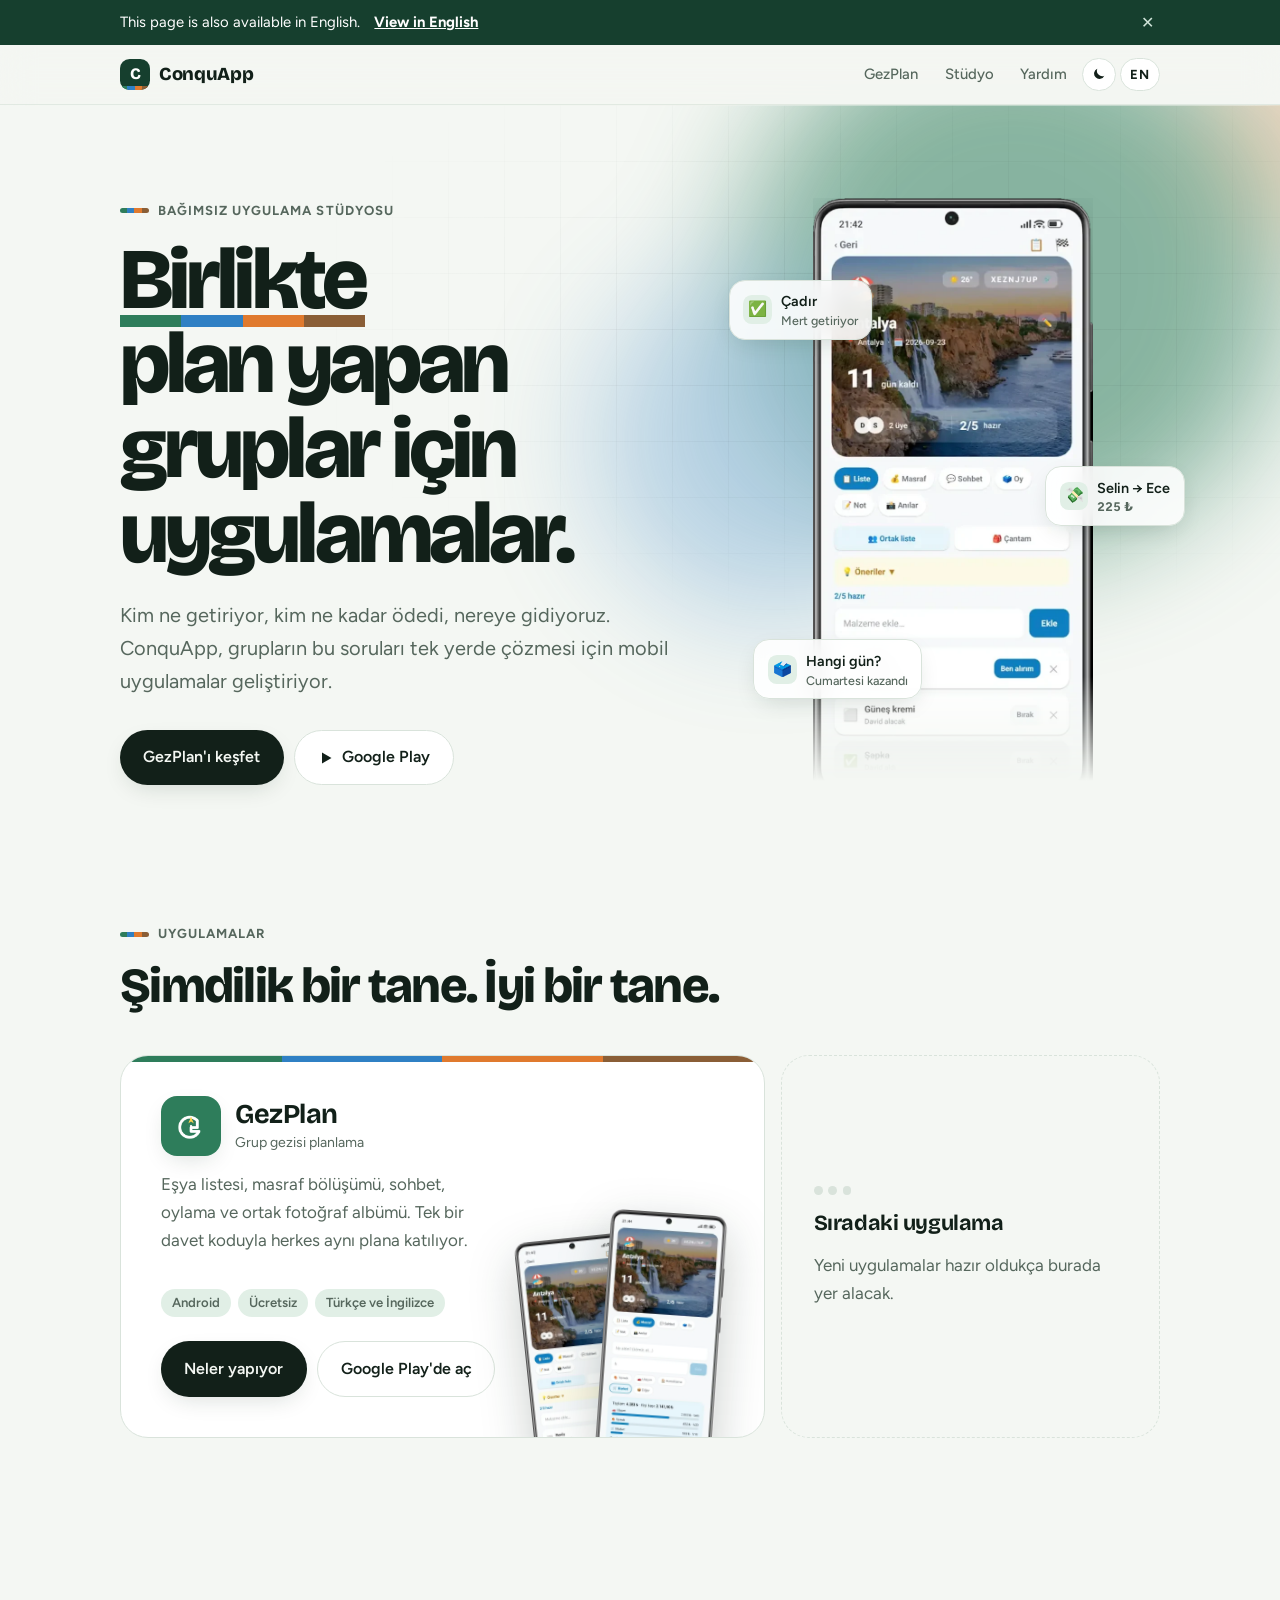
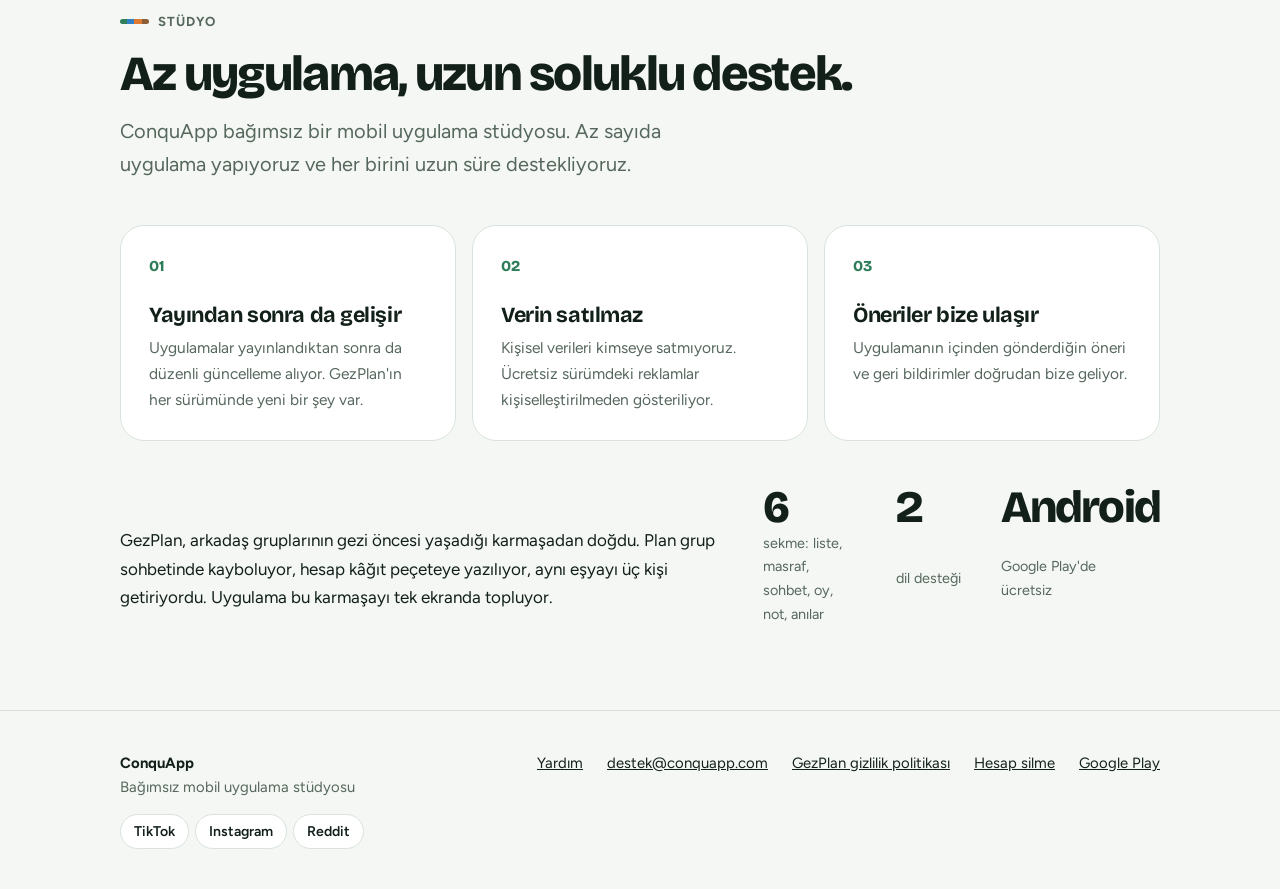
==== commit 9ab71269: "Add files via upload" ====
--- a/index.html
+++ b/index.html
@@ -136,7 +136,7 @@
     </div>
     <div class="story reveal">
       <p>GezPlan, arkadaş gruplarının gezi öncesi yaşadığı karmaşadan doğdu. Plan grup sohbetinde kayboluyor, hesap kâğıt peçeteye yazılıyor, aynı eşyayı üç kişi getiriyordu. Uygulama bu karmaşayı tek ekranda topluyor.</p>
-      <div class="facts"><div><strong>6</strong><span>sekme: liste, masraf, sohbet, oy, not, anılar</span></div><div><strong>2</strong><span>dil desteği</span></div><div><strong>1.2.4</strong><span>güncel sürüm</span></div></div>
+      <div class="facts"><div><strong>6</strong><span>sekme: liste, masraf, sohbet, oy, not, anılar</span></div><div><strong>2</strong><span>dil desteği</span></div><div><strong>Android</strong><span>Google Play'de ücretsiz</span></div></div>
     </div>
   </div>
 </section>
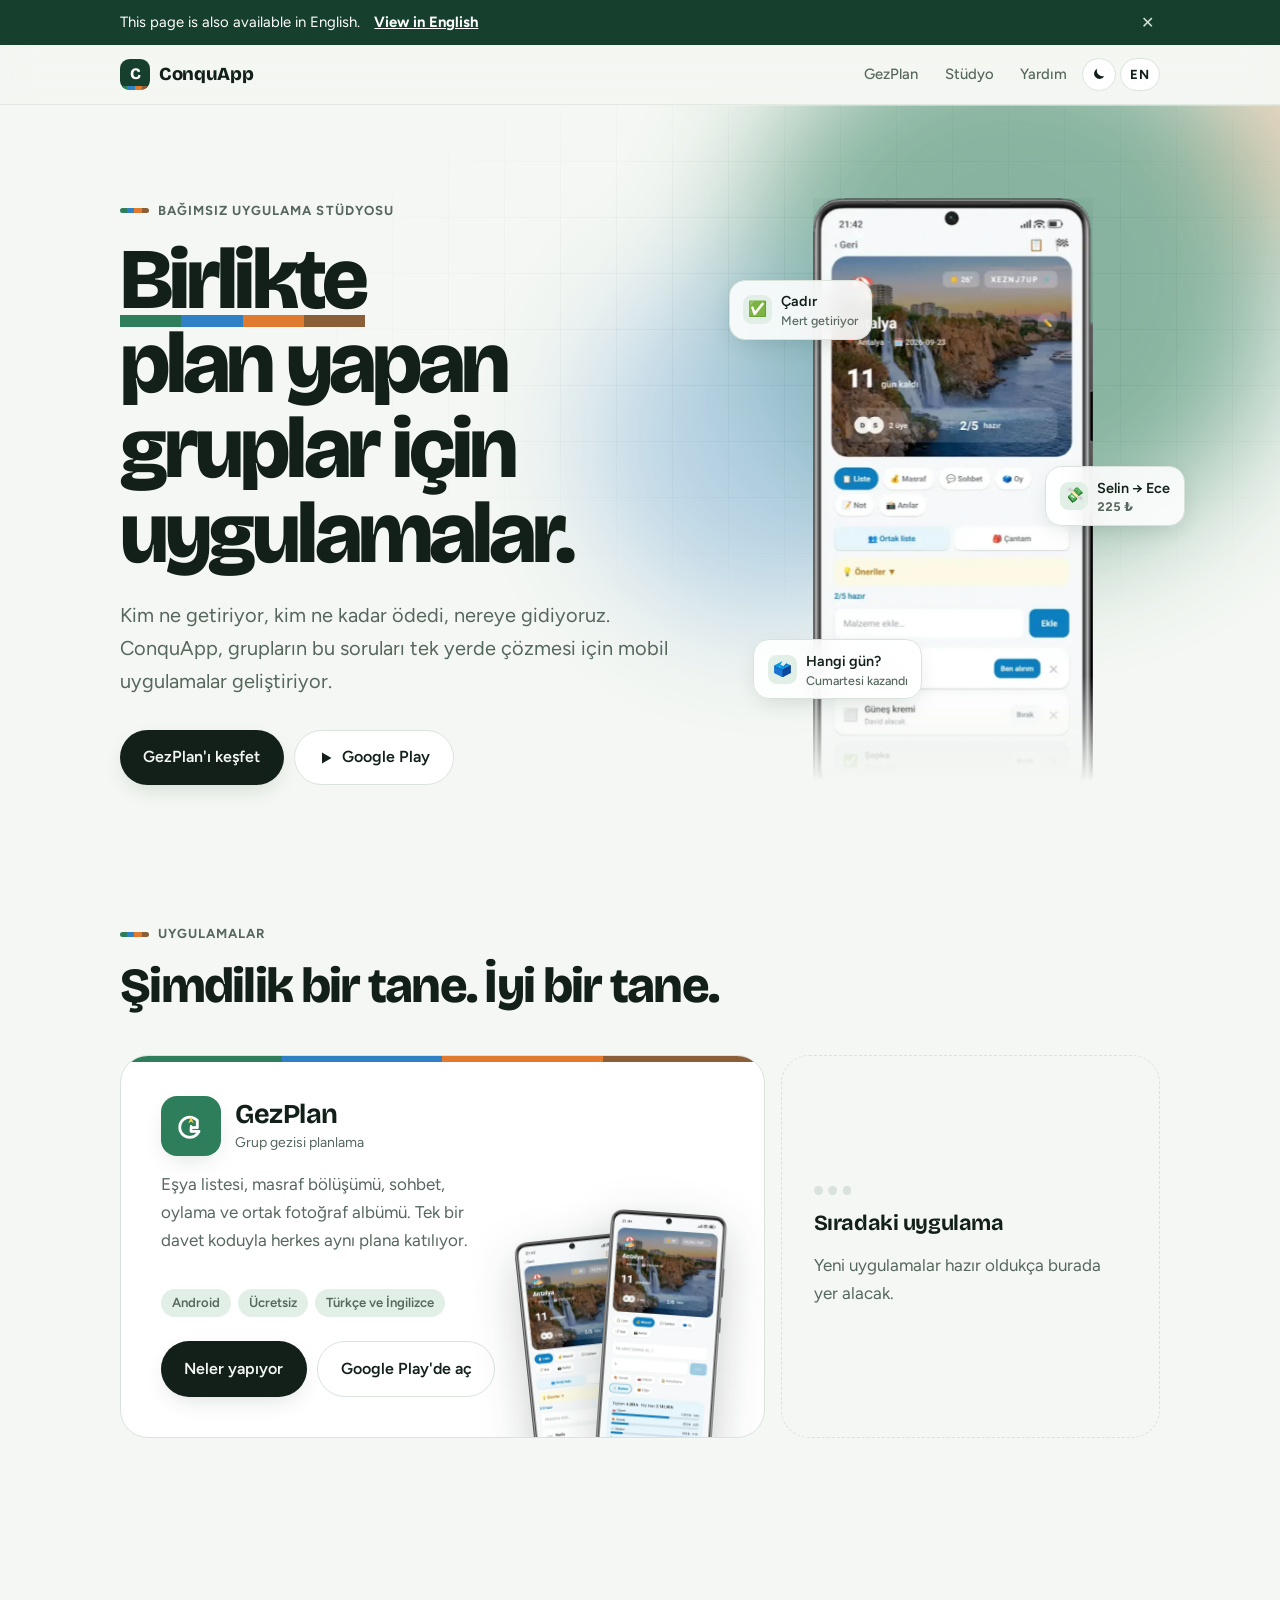
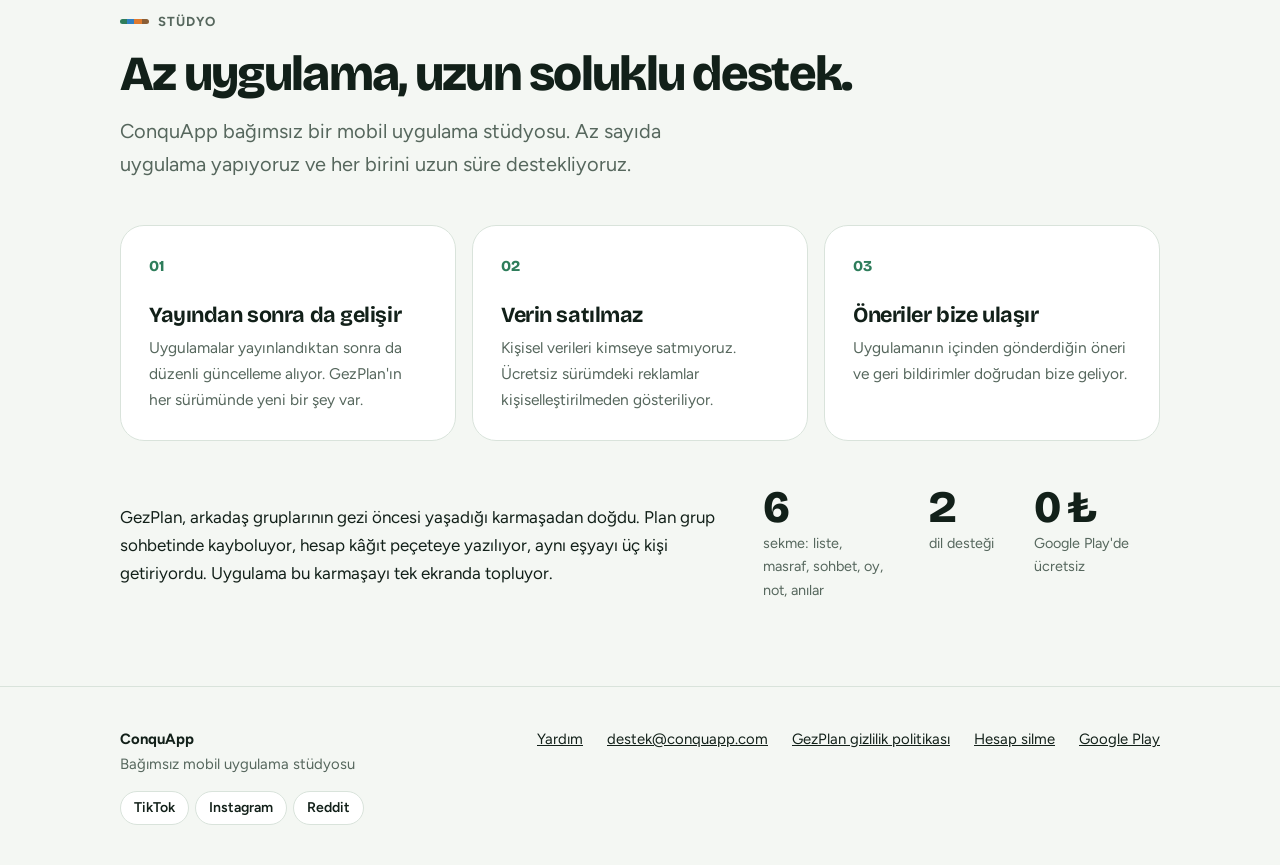
==== commit 1f9aebc4: "Add files via upload" ====
--- a/index.html
+++ b/index.html
@@ -136,7 +136,7 @@
     </div>
     <div class="story reveal">
       <p>GezPlan, arkadaş gruplarının gezi öncesi yaşadığı karmaşadan doğdu. Plan grup sohbetinde kayboluyor, hesap kâğıt peçeteye yazılıyor, aynı eşyayı üç kişi getiriyordu. Uygulama bu karmaşayı tek ekranda topluyor.</p>
-      <div class="facts"><div><strong>6</strong><span>sekme: liste, masraf, sohbet, oy, not, anılar</span></div><div><strong>2</strong><span>dil desteği</span></div><div><strong>Android</strong><span>Google Play'de ücretsiz</span></div></div>
+      <div class="facts"><div><strong>6</strong><span>sekme: liste, masraf, sohbet, oy, not, anılar</span></div><div><strong>2</strong><span>dil desteği</span></div><div><strong>0 ₺</strong><span>Google Play'de ücretsiz</span></div></div>
     </div>
   </div>
 </section>
--- a/style.css
+++ b/style.css
@@ -1,4 +1,4 @@
-/* ConquApp — paylaşılan stiller (v2)
+/* ConquApp — paylaşılan stiller (v3)
    Renkler GezPlan'ın paletinden. Dört renkli şerit, uygulamadaki gezi
    türlerinin (kamp, deniz, piknik, doğa) renkleri; sitenin ortak motifi. */
 
@@ -566,7 +566,7 @@
   justify-content: start;
 }
 
-.facts div { display: grid; gap: 0.1rem; }
+.facts div { display: grid; gap: 0.1rem; align-content: start; }
 
 .facts strong {
   font-family: var(--display);
@@ -1291,3 +1291,62 @@
   .mark-glyph { width: 1.7rem; height: 1.7rem; }
   .theme-toggle { width: 1.9rem; height: 1.9rem; }
 }
+
+/* ---------- v3: hareket ve dokunuşlar ----------
+   Kaydırmaya bağlı animasyonu desteklemeyen tarayıcılarda (ör. Firefox)
+   beliren bölümleri site.js "io-reveal" sınıfıyla yapar. Betik çalışmazsa
+   hiçbir şey gizlenmez. Üzerine gelme kaldırmaları "translate" ile yapılır;
+   böylece belirme animasyonunun "transform"u ile çakışmaz. */
+
+@media (prefers-reduced-motion: no-preference) {
+  .io-reveal .reveal {
+    transition: opacity 0.8s var(--ease), transform 0.8s var(--ease);
+  }
+  .io-reveal .reveal:not(.is-shown) { opacity: 0; transform: translateY(2.5rem); }
+  .io-reveal .reveal.d1 { transition-delay: 0.08s; }
+  .io-reveal .reveal.d2 { transition-delay: 0.16s; }
+
+  /* telefon: hafifçe süzülür, ekranlar yumuşak geçer */
+  .phone { animation: hover-phone 7s ease-in-out infinite; }
+  .sticky-phone .phone { animation-duration: 9s; }
+
+  @keyframes hover-phone {
+    0%, 100% { translate: 0 0; rotate: 0deg; }
+    50% { translate: 0 -0.7rem; rotate: 0.6deg; }
+  }
+
+  .phone img { transform: scale(1.035); transition: opacity 0.8s ease, transform 1.2s var(--ease); }
+  .phone img.is-on { transform: none; }
+
+  /* ana sayfa: fare ile hafif 3B eğim (site.js --rx/--ry verir) */
+  .stage[data-tilt] .phone {
+    transform: perspective(900px) rotateX(var(--rx, 0deg)) rotateY(var(--ry, 0deg));
+    transition: transform 0.5s var(--ease);
+  }
+}
+
+/* kartlar ve düğmeler: üzerine gelince küçük geçişler */
+.principle, .tile, .slot, .help-contact, .help-cats a, .foot .social a, .chips li {
+  transition: translate 0.3s var(--ease), box-shadow 0.3s var(--ease), border-color 0.2s ease;
+}
+
+@media (hover: hover) {
+  .principle:hover, .tile:not(.big):hover, .help-contact:hover {
+    translate: 0 -4px;
+    box-shadow: var(--shadow-sm);
+    border-color: color-mix(in srgb, var(--brand) 45%, var(--rule));
+  }
+  .slot:hover { border-color: var(--brand); }
+  .help-cats a:hover, .foot .social a:hover { translate: 0 -2px; }
+  .tile:not(.big):hover .doc { rotate: 3deg; }
+  .tile .doc { transition: rotate 0.4s var(--ease); }
+  .btn-primary:hover { box-shadow: 0 0.75rem 1.75rem -0.6rem color-mix(in srgb, var(--brand) 70%, transparent); }
+}
+
+.faq summary::after { transition: transform 0.25s var(--ease), background-color 0.2s ease; }
+.faq[open] summary::after { transform: rotate(180deg); background: var(--brand); color: #FFFFFF; }
+
+@media (prefers-reduced-motion: reduce) {
+  .principle, .tile, .slot, .help-contact, .help-cats a, .foot .social a, .tile .doc { transition: none; }
+  .principle:hover, .tile:hover, .help-contact:hover, .help-cats a:hover, .foot .social a:hover { translate: none; }
+}
